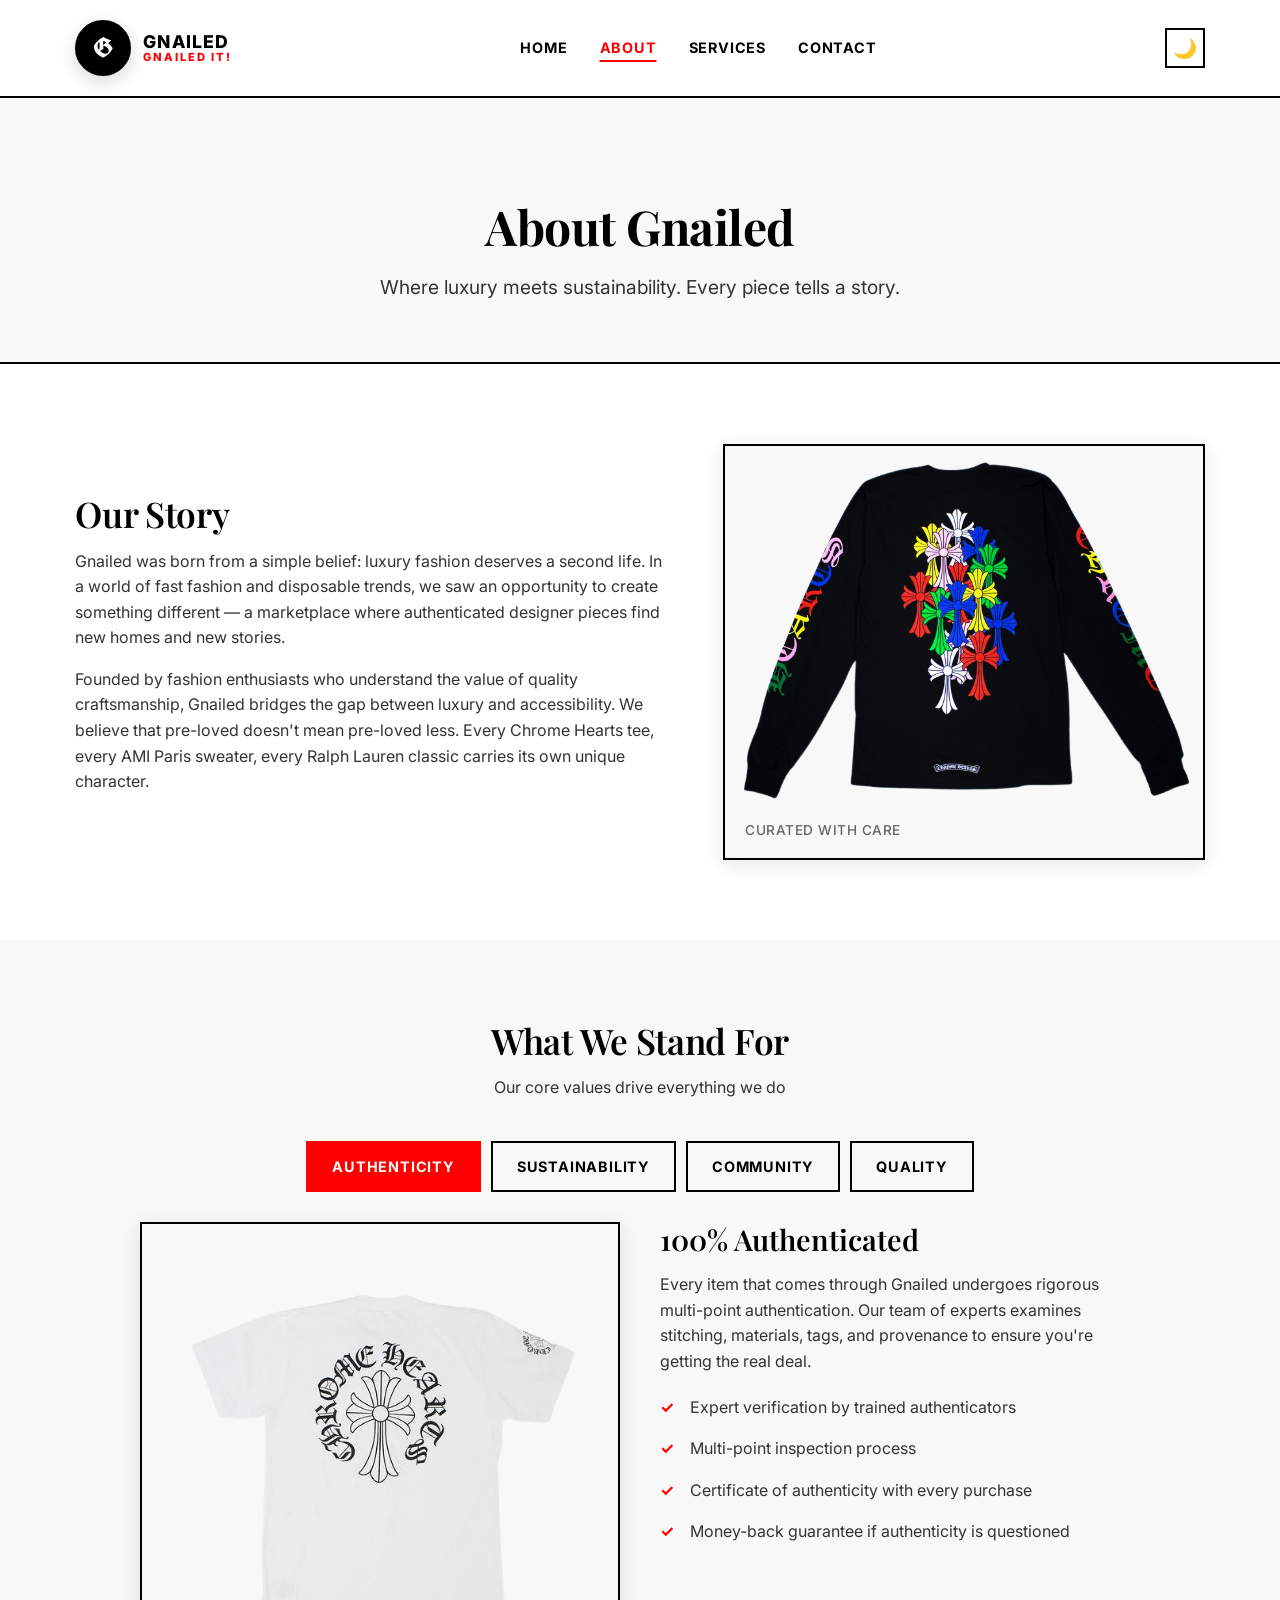
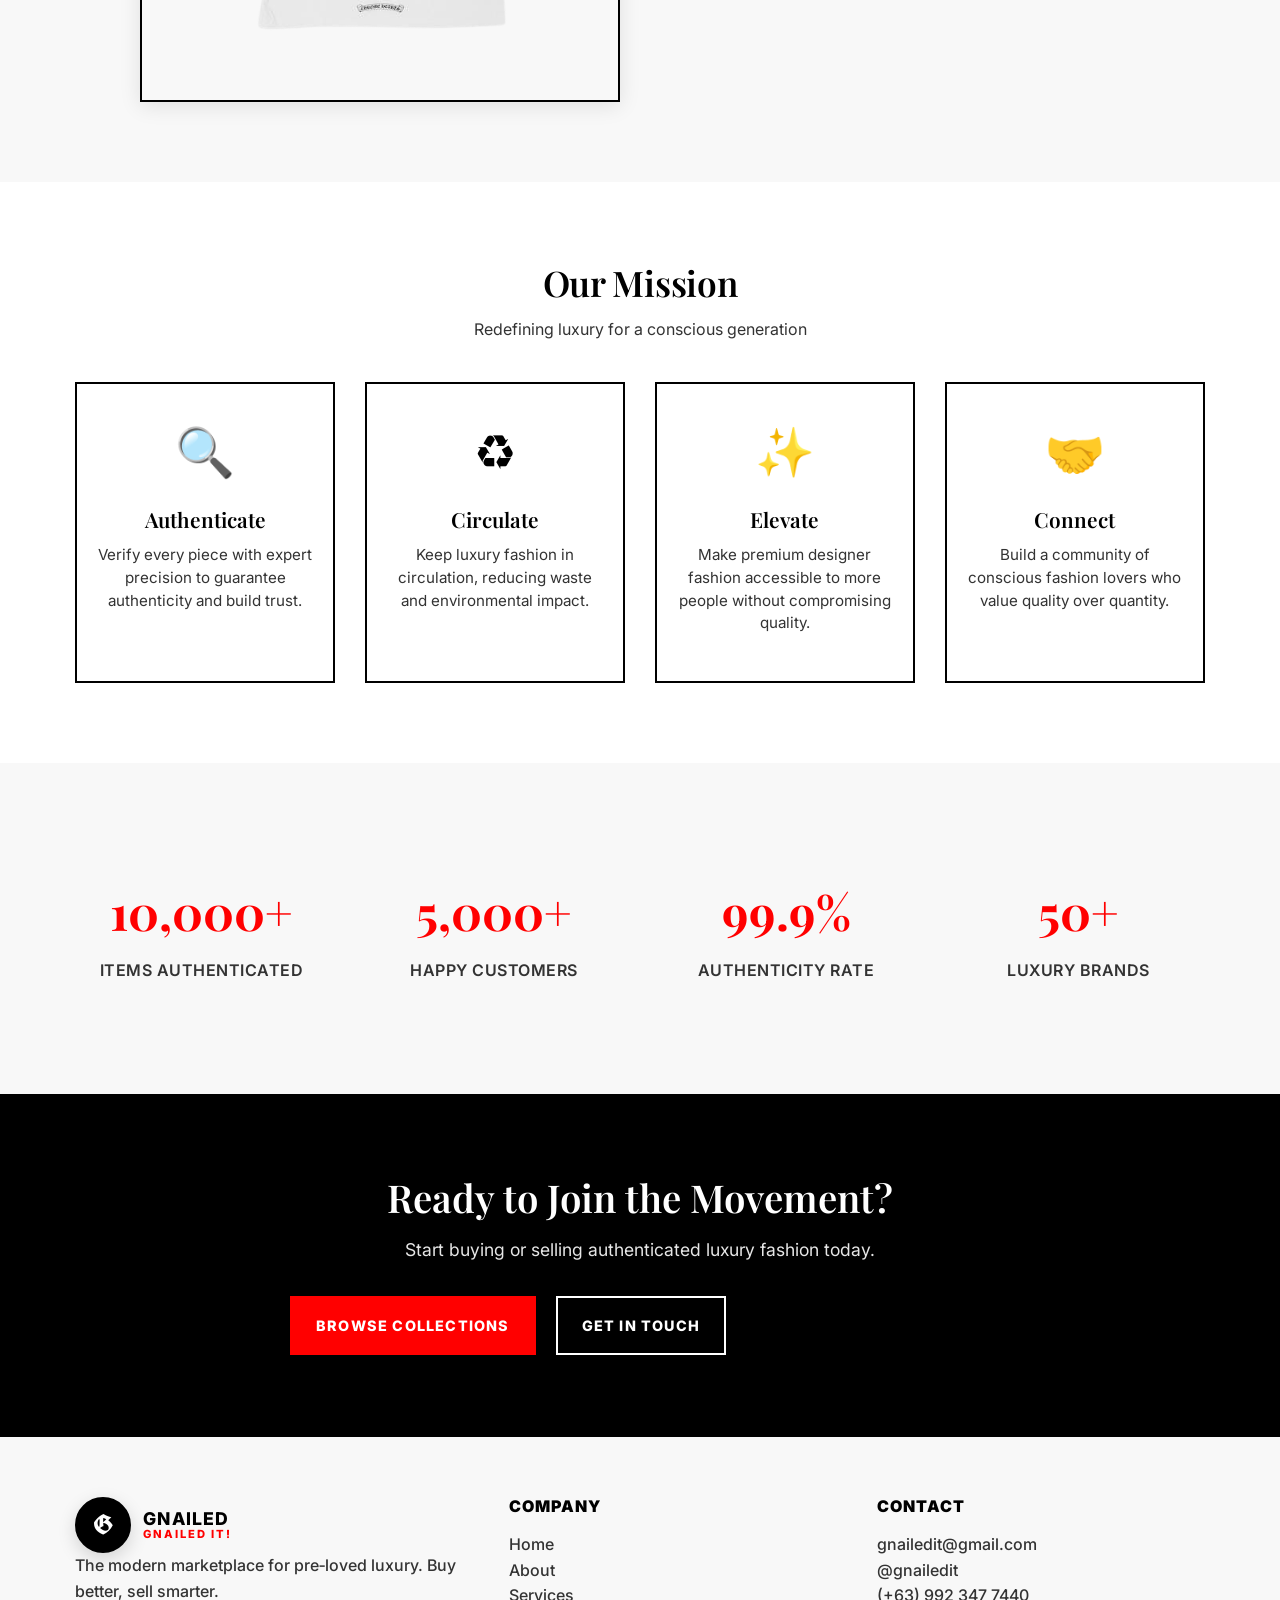
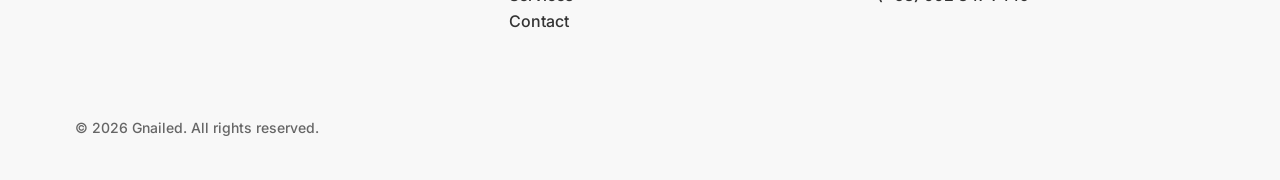
==== about.html @ 03d94093 "initial commit yezzir" ====
<!DOCTYPE html>
<html lang="en">
<head>
  <meta charset="UTF-8">
  <meta name="viewport" content="width=device-width, initial-scale=1.0">
  <meta name="description" content="Learn about Gnailed — the modern marketplace for authenticated luxury pre-loved fashion.">
  <title>About — Gnailed</title>
  <link rel="preconnect" href="https://fonts.googleapis.com">
  <link rel="preconnect" href="https://fonts.gstatic.com" crossorigin>
  <link href="https://fonts.googleapis.com/css2?family=Inter:wght@300;400;500;600;700&family=Playfair+Display:wght@500;700&family=UnifrakturCook:wght@700&display=swap" rel="stylesheet">
  <link href="https://cdn.jsdelivr.net/npm/bootstrap@5.3.2/dist/css/bootstrap.min.css" rel="stylesheet">
  <link rel="stylesheet" href="style.css">
  <link rel="icon" type="image/svg+xml" href="data:image/svg+xml,%3Csvg xmlns='http://www.w3.org/2000/svg' viewBox='0 0 64 64'%3E%3Ccircle cx='32' cy='32' r='30' fill='%23000'/%3E%3Ctext x='32' y='42' text-anchor='middle' font-family='UnifrakturCook, Playfair Display, Georgia, serif' font-size='38' fill='%23fff' font-weight='700'%3EG%3C/text%3E%3C/svg%3E">
</head>
<body>
  <header class="site-header">
    <div class="container header-inner px-3 px-sm-4">
      <a class="brand" href="index.html" aria-label="Gnailed home">
        <span class="brand-mark" aria-hidden="true">G</span>
        <span class="brand-lockup">
          <span class="brand-wordmark">Gnailed</span>
          <span class="brand-tagline" aria-hidden="true">GNAILED IT!</span>
        </span>
      </a>
      <!-- Mobile menu toggle button -->
      <button id="menu-btn" class="menu-toggle" aria-label="Toggle menu" aria-expanded="false">
        <span class="hamburger"></span>
      </button>
      
      <nav id="nav-links" class="primary-nav" aria-label="Primary">
        <ul>
          <li><a href="index.html">Home</a></li>
          <li><a href="about.html" class="active">About</a></li>
          <li><a href="services.html">Services</a></li>
          <li><a href="contact.html">Contact</a></li>
        </ul>
      </nav>
      
      <!-- Dark mode toggle button -->
      <button id="theme-toggle" class="theme-toggle" aria-label="Toggle dark mode">
        <span class="theme-icon">🌙</span>
      </button>
    </div>
  </header>

  <main id="main-content">
    <!-- Page Hero -->
    <section class="page-hero">
      <div class="container px-3 px-sm-4">
        <h1>About Gnailed</h1>
        <p class="hero-subtitle">Where luxury meets sustainability. Every piece tells a story.</p>
      </div>
    </section>

    <!-- Our Story Section -->
    <section class="section">
      <div class="container split px-3 px-sm-4">
        <div class="split-col">
          <h2>Our Story</h2>
          <p>Gnailed was born from a simple belief: luxury fashion deserves a second life. In a world of fast fashion and disposable trends, we saw an opportunity to create something different — a marketplace where authenticated designer pieces find new homes and new stories.</p>
          <p>Founded by fashion enthusiasts who understand the value of quality craftsmanship, Gnailed bridges the gap between luxury and accessibility. We believe that pre-loved doesn't mean pre-loved less. Every Chrome Hearts tee, every AMI Paris sweater, every Ralph Lauren classic carries its own unique character.</p>
        </div>
        <div class="split-col visual">
          <figure class="about-figure">
            <img src="xtra/xtraPic1.jpg" alt="Luxury fashion collection">
            <figcaption>Curated with care</figcaption>
          </figure>
        </div>
      </div>
    </section>

    <!-- Tabbed Content Section: Our Values -->
    <section class="section" style="background: var(--surface);">
      <div class="container px-3 px-sm-4">
        <header class="section-header">
          <h2>What We Stand For</h2>
          <p>Our core values drive everything we do</p>
        </header>
        
        <!-- Tab Navigation -->
        <div class="tabs-container">
          <div class="tab-buttons">
            <button class="tab-btn active" data-tab="authenticity">Authenticity</button>
            <button class="tab-btn" data-tab="sustainability">Sustainability</button>
            <button class="tab-btn" data-tab="community">Community</button>
            <button class="tab-btn" data-tab="quality">Quality</button>
          </div>
          
          <!-- Tab Content -->
          <div class="tab-content-wrapper">
            <div class="tab-content active" id="authenticity">
              <div class="tab-inner">
                <img src="xtra/xtraPic2.jpg" alt="Authentication process" class="tab-image">
                <div class="tab-text">
                  <h3>100% Authenticated</h3>
                  <p>Every item that comes through Gnailed undergoes rigorous multi-point authentication. Our team of experts examines stitching, materials, tags, and provenance to ensure you're getting the real deal.</p>
                  <ul class="checks">
                    <li>Expert verification by trained authenticators</li>
                    <li>Multi-point inspection process</li>
                    <li>Certificate of authenticity with every purchase</li>
                    <li>Money-back guarantee if authenticity is questioned</li>
                  </ul>
                </div>
              </div>
            </div>
            
            <div class="tab-content" id="sustainability">
              <div class="tab-inner">
                <img src="xtra/xtraPic3.jpg" alt="Sustainable fashion" class="tab-image">
                <div class="tab-text">
                  <h3>Circular Fashion</h3>
                  <p>The fashion industry is one of the world's largest polluters. By choosing pre-loved luxury, you're making a statement that style doesn't have to come at the planet's expense.</p>
                  <ul class="checks">
                    <li>Reduce waste by giving garments a second life</li>
                    <li>Lower carbon footprint compared to new production</li>
                    <li>Eco-friendly packaging materials</li>
                    <li>Partner with environmental initiatives</li>
                  </ul>
                </div>
              </div>
            </div>
            
            <div class="tab-content" id="community">
              <div class="tab-inner">
                <img src="xtra/xtraPic4.jpg" alt="Fashion community" class="tab-image">
                <div class="tab-text">
                  <h3>Built on Trust</h3>
                  <p>Gnailed is more than a marketplace — it's a community of fashion lovers who appreciate quality, authenticity, and sustainability. We connect buyers and sellers in a safe, transparent environment.</p>
                  <ul class="checks">
                    <li>Secure payment processing</li>
                    <li>Buyer and seller protection programs</li>
                    <li>Transparent pricing and condition reports</li>
                    <li>Responsive customer support team</li>
                  </ul>
                </div>
              </div>
            </div>
            
            <div class="tab-content" id="quality">
              <div class="tab-inner">
                <img src="xtra/xtraPic5.jpg" alt="Quality inspection" class="tab-image">
                <div class="tab-text">
                  <h3>Condition Matters</h3>
                  <p>We don't just authenticate — we grade. Every item receives a detailed condition assessment with clear photos, measurements, and honest descriptions of any wear or imperfections.</p>
                  <ul class="checks">
                    <li>Detailed condition grading system</li>
                    <li>High-resolution photography from multiple angles</li>
                    <li>Precise measurements for perfect fit</li>
                    <li>Transparent disclosure of any flaws</li>
                  </ul>
                </div>
              </div>
            </div>
          </div>
        </div>
      </div>
    </section>

    <!-- Team/Mission Section -->
    <section class="section">
      <div class="container px-3 px-sm-4">
        <header class="section-header">
          <h2>Our Mission</h2>
          <p>Redefining luxury for a conscious generation</p>
        </header>
        <div class="mission-grid">
          <article class="mission-card">
            <div class="mission-icon">🔍</div>
            <h3>Authenticate</h3>
            <p>Verify every piece with expert precision to guarantee authenticity and build trust.</p>
          </article>
          <article class="mission-card">
            <div class="mission-icon">♻️</div>
            <h3>Circulate</h3>
            <p>Keep luxury fashion in circulation, reducing waste and environmental impact.</p>
          </article>
          <article class="mission-card">
            <div class="mission-icon">✨</div>
            <h3>Elevate</h3>
            <p>Make premium designer fashion accessible to more people without compromising quality.</p>
          </article>
          <article class="mission-card">
            <div class="mission-icon">🤝</div>
            <h3>Connect</h3>
            <p>Build a community of conscious fashion lovers who value quality over quantity.</p>
          </article>
        </div>
      </div>
    </section>

    <!-- Stats Section -->
    <section class="section stats-section" style="background: var(--surface);">
      <div class="container px-3 px-sm-4">
        <div class="stats-grid">
          <div class="stat-item">
            <div class="stat-number">10,000+</div>
            <div class="stat-label">Items Authenticated</div>
          </div>
          <div class="stat-item">
            <div class="stat-number">5,000+</div>
            <div class="stat-label">Happy Customers</div>
          </div>
          <div class="stat-item">
            <div class="stat-number">99.9%</div>
            <div class="stat-label">Authenticity Rate</div>
          </div>
          <div class="stat-item">
            <div class="stat-number">50+</div>
            <div class="stat-label">Luxury Brands</div>
          </div>
        </div>
      </div>
    </section>

    <!-- CTA Section -->
    <section class="section cta-section">
      <div class="container px-3 px-sm-4">
        <div class="cta-box">
          <h2>Ready to Join the Movement?</h2>
          <p>Start buying or selling authenticated luxury fashion today.</p>
          <div class="cta-group">
            <a class="button button-primary" href="services.html">Browse Collections</a>
            <a class="button button-ghost" href="contact.html">Get in Touch</a>
          </div>
        </div>
      </div>
    </section>
  </main>

  <footer id="contact" class="site-footer">
    <div class="container footer-grid px-3 px-sm-4">
      <section class="footer-brand">
        <a class="brand" href="index.html" aria-label="Gnailed home">
          <span class="brand-mark" aria-hidden="true">G</span>
          <span class="brand-lockup">
            <span class="brand-wordmark">Gnailed</span>
            <span class="brand-tagline" aria-hidden="true">GNAILED IT!</span>
          </span>
        </a>
        <p class="muted">The modern marketplace for pre‑loved luxury. Buy better, sell smarter.</p>
      </section>
      <nav class="footer-nav" aria-label="Footer">
        <h3>Company</h3>
        <ul>
          <li><a href="index.html">Home</a></li>
          <li><a href="about.html">About</a></li>
          <li><a href="services.html">Services</a></li>
          <li><a href="contact.html">Contact</a></li>
        </ul>
      </nav>
      <section class="footer-contact">
        <h3>Contact</h3>
        <ul>
          <li><a href="mailto:gnailedit@gmail.com">gnailedit@gmail.com</a></li>
          <li><a href="https://instagram.com/gnailedit" target="_blank" rel="noopener">@gnailedit</a></li>
          <li><a href="tel:+639923477440">(+63) 992 347 7440</a></li>
        </ul>
      </section>
    </div>
    <div class="container legal px-3 px-sm-4">
      <small>© <span id="year">2025</span> Gnailed. All rights reserved.</small>
    </div>
  </footer>
  
  <!-- Scroll to top button -->
  <button id="scroll-top" class="scroll-top-btn" aria-label="Scroll to top">
    ↑
  </button>
  
  <!-- JavaScript -->
  <script src="https://cdn.jsdelivr.net/npm/bootstrap@5.3.2/dist/js/bootstrap.bundle.min.js"></script>
  <script src="js/main.js"></script>
</body>
</html>
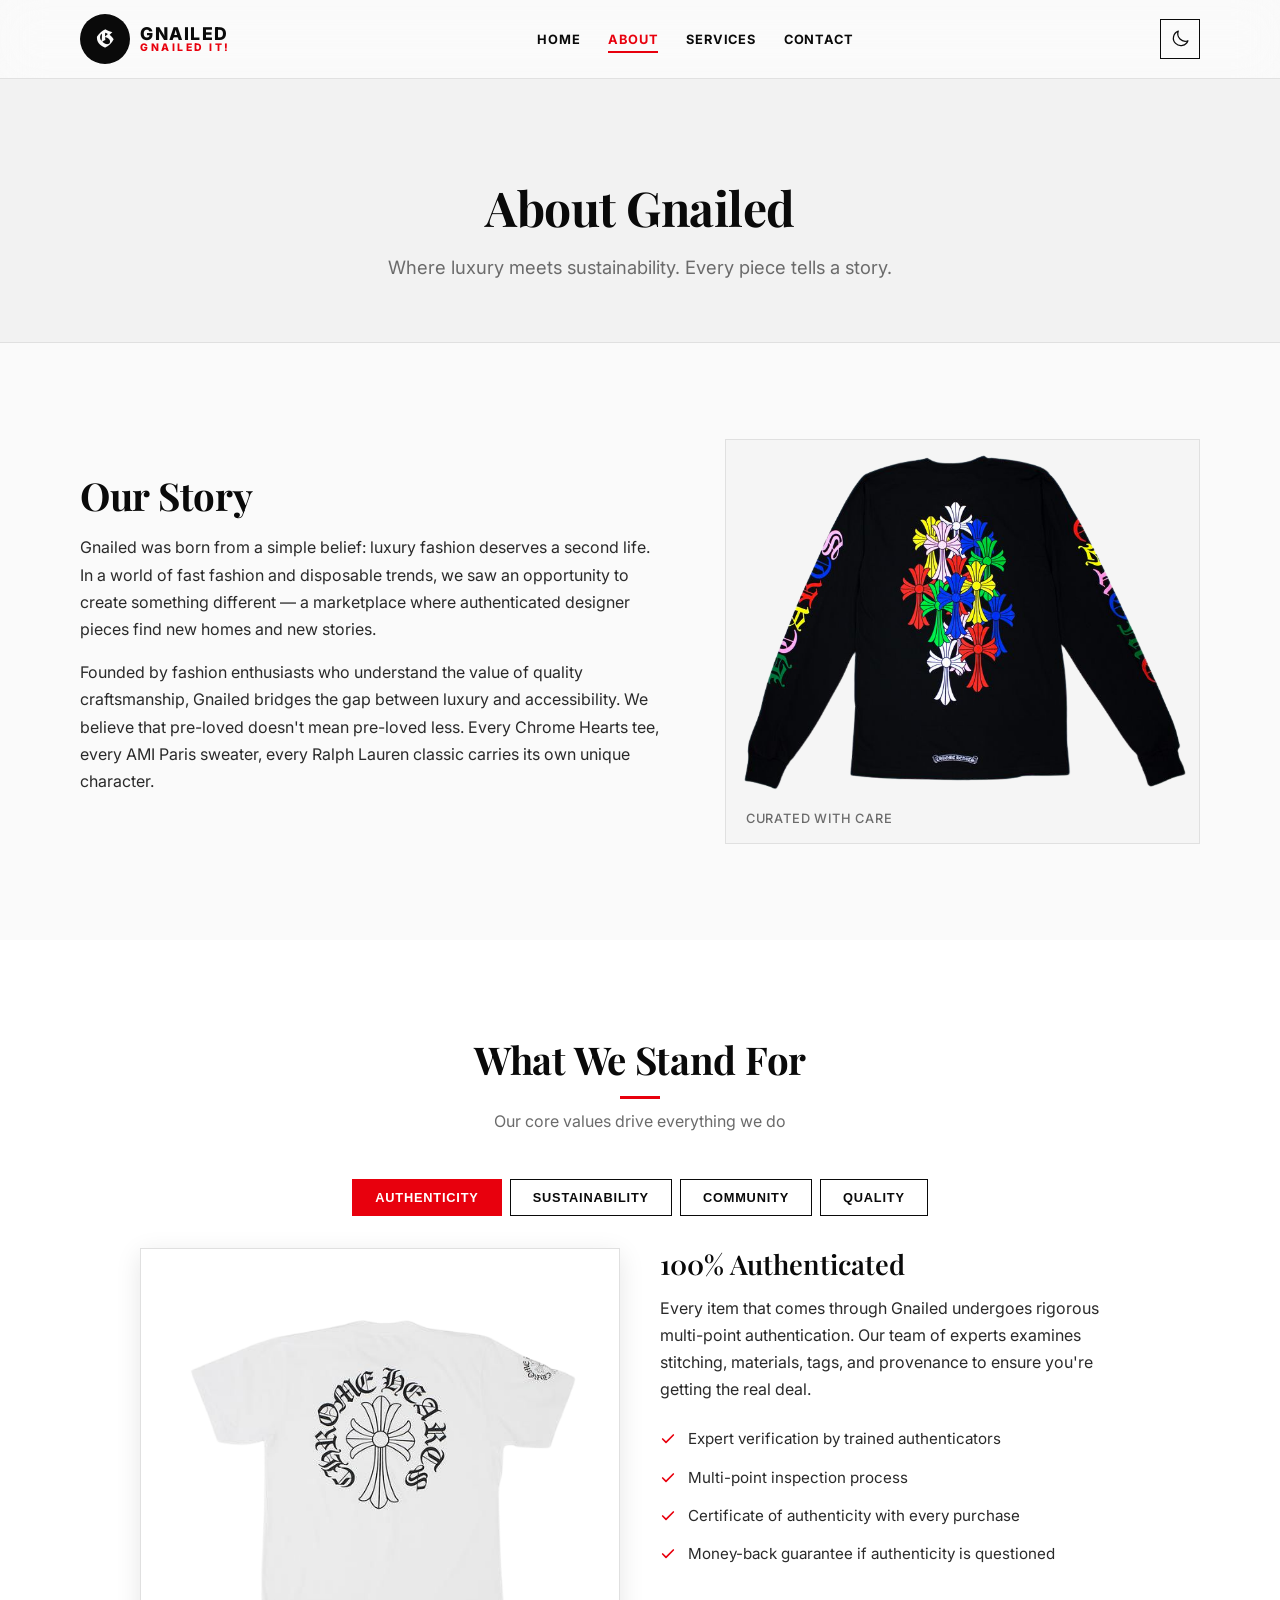
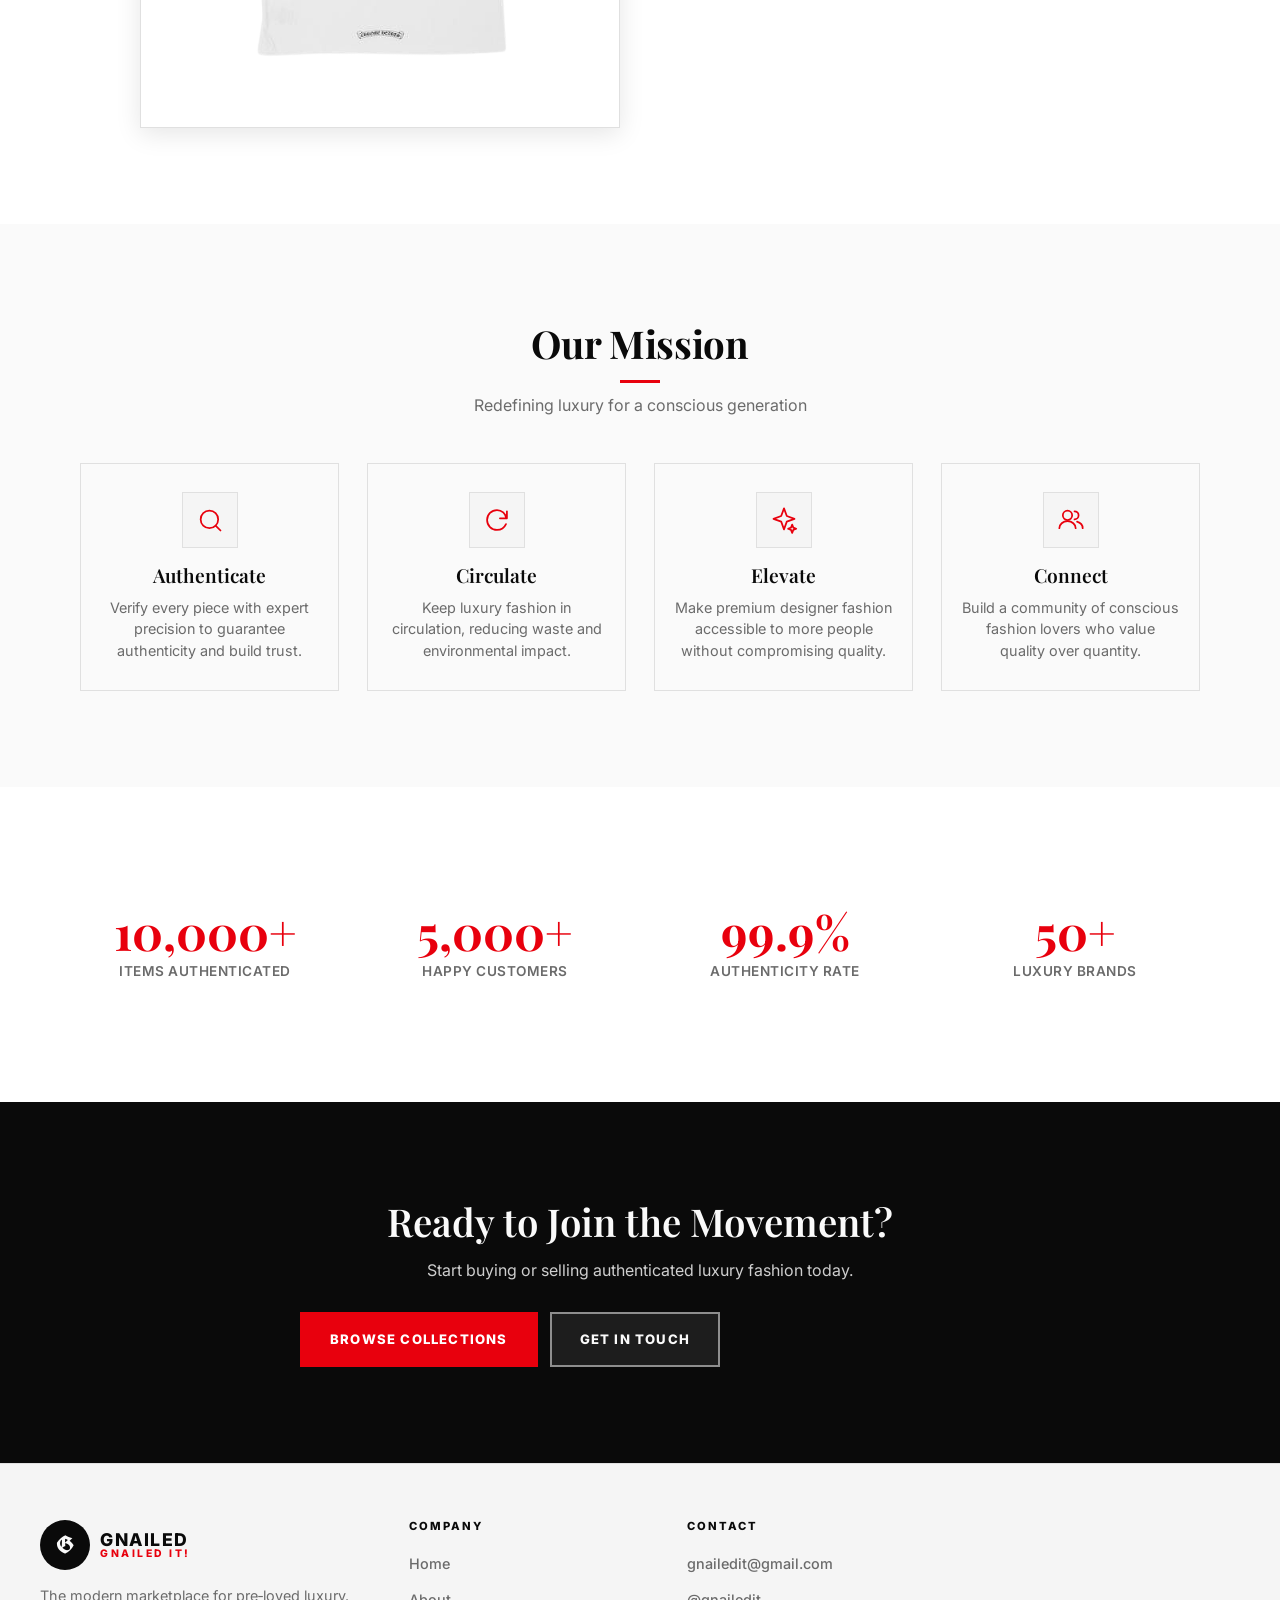
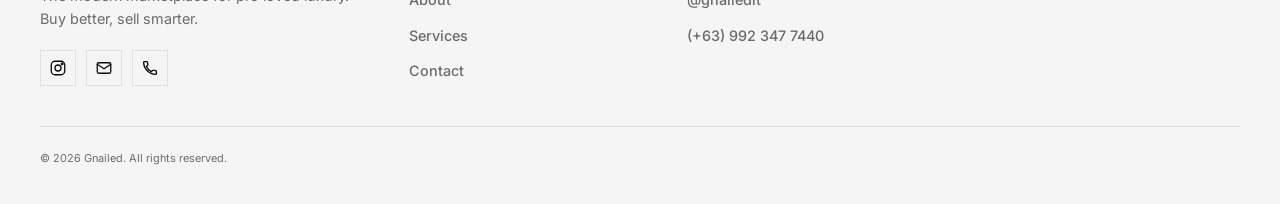
==== commit a70ce47b: "prototype: final build" ====
--- a/about.html
+++ b/about.html
@@ -8,13 +8,12 @@
   <link rel="preconnect" href="https://fonts.googleapis.com">
   <link rel="preconnect" href="https://fonts.gstatic.com" crossorigin>
   <link href="https://fonts.googleapis.com/css2?family=Inter:wght@300;400;500;600;700&family=Playfair+Display:wght@500;700&family=UnifrakturCook:wght@700&display=swap" rel="stylesheet">
-  <link href="https://cdn.jsdelivr.net/npm/bootstrap@5.3.2/dist/css/bootstrap.min.css" rel="stylesheet">
   <link rel="stylesheet" href="style.css">
   <link rel="icon" type="image/svg+xml" href="data:image/svg+xml,%3Csvg xmlns='http://www.w3.org/2000/svg' viewBox='0 0 64 64'%3E%3Ccircle cx='32' cy='32' r='30' fill='%23000'/%3E%3Ctext x='32' y='42' text-anchor='middle' font-family='UnifrakturCook, Playfair Display, Georgia, serif' font-size='38' fill='%23fff' font-weight='700'%3EG%3C/text%3E%3C/svg%3E">
 </head>
 <body>
   <header class="site-header">
-    <div class="container header-inner px-3 px-sm-4">
+    <div class="container header-inner">
       <a class="brand" href="index.html" aria-label="Gnailed home">
         <span class="brand-mark" aria-hidden="true">G</span>
         <span class="brand-lockup">
@@ -22,11 +21,8 @@
           <span class="brand-tagline" aria-hidden="true">GNAILED IT!</span>
         </span>
       </a>
-      <!-- Mobile menu toggle button -->
-      <button id="menu-btn" class="menu-toggle" aria-label="Toggle menu" aria-expanded="false">
-        <span class="hamburger"></span>
-      </button>
-      
+
+      <!-- Desktop Navigation -->
       <nav id="nav-links" class="primary-nav" aria-label="Primary">
         <ul>
           <li><a href="index.html">Home</a></li>
@@ -35,18 +31,32 @@
           <li><a href="contact.html">Contact</a></li>
         </ul>
       </nav>
-      
-      <!-- Dark mode toggle button -->
-      <button id="theme-toggle" class="theme-toggle" aria-label="Toggle dark mode">
-        <span class="theme-icon">🌙</span>
-      </button>
+
+      <!-- Right-side controls -->
+      <div class="header-controls">
+        <!-- Dark mode toggle -->
+        <button id="theme-toggle" class="theme-toggle" aria-label="Toggle dark mode">
+          <svg class="icon-sun" viewBox="0 0 24 24" width="20" height="20" fill="none" stroke="currentColor" stroke-width="1.5" stroke-linecap="round" stroke-linejoin="round" aria-hidden="true">
+            <circle cx="12" cy="12" r="4"/>
+            <path d="M12 2v2M12 20v2M4.93 4.93l1.41 1.41M17.66 17.66l1.41 1.41M2 12h2M20 12h2M6.34 17.66l-1.41 1.41M19.07 4.93l-1.41 1.41"/>
+          </svg>
+          <svg class="icon-moon" viewBox="0 0 24 24" width="20" height="20" fill="none" stroke="currentColor" stroke-width="1.5" stroke-linecap="round" stroke-linejoin="round" aria-hidden="true">
+            <path d="M21.5 14.078A9 9 0 0 1 9.922 2.5a9 9 0 1 0 11.578 11.578z"/>
+          </svg>
+        </button>
+
+        <!-- Mobile hamburger -->
+        <button id="menu-btn" class="menu-toggle" aria-label="Toggle menu" aria-expanded="false" aria-controls="nav-links">
+          <span class="hamburger"></span>
+        </button>
+      </div>
     </div>
   </header>
 
   <main id="main-content">
     <!-- Page Hero -->
     <section class="page-hero">
-      <div class="container px-3 px-sm-4">
+      <div class="container">
         <h1>About Gnailed</h1>
         <p class="hero-subtitle">Where luxury meets sustainability. Every piece tells a story.</p>
       </div>
@@ -54,7 +64,7 @@
 
     <!-- Our Story Section -->
     <section class="section">
-      <div class="container split px-3 px-sm-4">
+      <div class="container split">
         <div class="split-col">
           <h2>Our Story</h2>
           <p>Gnailed was born from a simple belief: luxury fashion deserves a second life. In a world of fast fashion and disposable trends, we saw an opportunity to create something different — a marketplace where authenticated designer pieces find new homes and new stories.</p>
@@ -71,7 +81,7 @@
 
     <!-- Tabbed Content Section: Our Values -->
     <section class="section" style="background: var(--surface);">
-      <div class="container px-3 px-sm-4">
+      <div class="container">
         <header class="section-header">
           <h2>What We Stand For</h2>
           <p>Our core values drive everything we do</p>
@@ -158,29 +168,47 @@
 
     <!-- Team/Mission Section -->
     <section class="section">
-      <div class="container px-3 px-sm-4">
+      <div class="container">
         <header class="section-header">
           <h2>Our Mission</h2>
           <p>Redefining luxury for a conscious generation</p>
         </header>
         <div class="mission-grid">
           <article class="mission-card">
-            <div class="mission-icon">🔍</div>
+            <div class="mission-icon">
+              <svg viewBox="0 0 24 24" fill="none" stroke="currentColor" stroke-width="1.5" stroke-linecap="round" stroke-linejoin="round" aria-hidden="true">
+                <circle cx="11.5" cy="11.5" r="7.5"/>
+                <path d="m17 17 4 4"/>
+              </svg>
+            </div>
             <h3>Authenticate</h3>
             <p>Verify every piece with expert precision to guarantee authenticity and build trust.</p>
           </article>
           <article class="mission-card">
-            <div class="mission-icon">♻️</div>
+            <div class="mission-icon">
+              <svg viewBox="0 0 24 24" fill="none" stroke="currentColor" stroke-width="1.5" stroke-linecap="round" stroke-linejoin="round" aria-hidden="true">
+                <path d="M19.938 10.5C19.446 6.588 16.074 3.5 12 3.5 7.306 3.5 3.5 7.306 3.5 12c0 4.694 3.806 8.5 8.5 8.5 3.42 0 6.364-2.02 7.7-4.945M20.5 4.5v6h-6"/>
+              </svg>
+            </div>
             <h3>Circulate</h3>
             <p>Keep luxury fashion in circulation, reducing waste and environmental impact.</p>
           </article>
           <article class="mission-card">
-            <div class="mission-icon">✨</div>
+            <div class="mission-icon">
+              <svg viewBox="0 0 24 24" fill="none" stroke="currentColor" stroke-width="1.5" stroke-linecap="round" stroke-linejoin="round" aria-hidden="true">
+                <path d="M12 2l2.4 6.6L21 11l-6.6 2.4L12 20l-2.4-6.6L3 11l6.6-2.4L12 2zM19 16l1 2.5L22.5 19.5 20 20.5 19 23l-1-2.5-2.5-1 2.5-1L19 16z"/>
+              </svg>
+            </div>
             <h3>Elevate</h3>
             <p>Make premium designer fashion accessible to more people without compromising quality.</p>
           </article>
           <article class="mission-card">
-            <div class="mission-icon">🤝</div>
+            <div class="mission-icon">
+              <svg viewBox="0 0 24 24" fill="none" stroke="currentColor" stroke-width="1.5" stroke-linecap="round" stroke-linejoin="round" aria-hidden="true">
+                <circle cx="9" cy="8" r="4"/>
+                <path d="M2 19c0-3.314 3.134-6 7-6s7 2.686 7 6M15 4.5a3.5 3.5 0 0 1 0 7M22 19c0-2.6-2-4.8-4.8-5.6"/>
+              </svg>
+            </div>
             <h3>Connect</h3>
             <p>Build a community of conscious fashion lovers who value quality over quantity.</p>
           </article>
@@ -190,7 +218,7 @@
 
     <!-- Stats Section -->
     <section class="section stats-section" style="background: var(--surface);">
-      <div class="container px-3 px-sm-4">
+      <div class="container">
         <div class="stats-grid">
           <div class="stat-item">
             <div class="stat-number">10,000+</div>
@@ -214,7 +242,7 @@
 
     <!-- CTA Section -->
     <section class="section cta-section">
-      <div class="container px-3 px-sm-4">
+      <div class="container">
         <div class="cta-box">
           <h2>Ready to Join the Movement?</h2>
           <p>Start buying or selling authenticated luxury fashion today.</p>
@@ -228,7 +256,7 @@
   </main>
 
   <footer id="contact" class="site-footer">
-    <div class="container footer-grid px-3 px-sm-4">
+    <div class="container footer-grid">
       <section class="footer-brand">
         <a class="brand" href="index.html" aria-label="Gnailed home">
           <span class="brand-mark" aria-hidden="true">G</span>
@@ -238,6 +266,26 @@
           </span>
         </a>
         <p class="muted">The modern marketplace for pre‑loved luxury. Buy better, sell smarter.</p>
+        <div class="footer-social">
+          <a href="https://instagram.com/gnailedit" target="_blank" rel="noopener" class="social-icon" aria-label="Instagram">
+            <svg viewBox="0 0 24 24" width="18" height="18" fill="none" stroke="currentColor" stroke-width="1.75" stroke-linecap="round" stroke-linejoin="round" aria-hidden="true">
+              <rect x="3" y="3" width="18" height="18" rx="5"/>
+              <circle cx="12" cy="12" r="4"/>
+              <circle cx="17.5" cy="6.5" r="1" fill="currentColor"/>
+            </svg>
+          </a>
+          <a href="mailto:gnailedit@gmail.com" class="social-icon" aria-label="Email">
+            <svg viewBox="0 0 24 24" width="18" height="18" fill="none" stroke="currentColor" stroke-width="1.75" stroke-linecap="round" stroke-linejoin="round" aria-hidden="true">
+              <rect x="3" y="5" width="18" height="14" rx="2"/>
+              <path d="m3 7 9 6 9-6"/>
+            </svg>
+          </a>
+          <a href="tel:+639923477440" class="social-icon" aria-label="Phone">
+            <svg viewBox="0 0 24 24" width="18" height="18" fill="none" stroke="currentColor" stroke-width="1.75" stroke-linecap="round" stroke-linejoin="round" aria-hidden="true">
+              <path d="M4.5 3.5h3.1a1 1 0 0 1 .98.8l.6 3a1 1 0 0 1-.29.95L7.2 9.94a13.3 13.3 0 0 0 6.86 6.86l1.69-1.69a1 1 0 0 1 .95-.29l3 .6a1 1 0 0 1 .8.98V19.5a1 1 0 0 1-1 1A16.5 16.5 0 0 1 3.5 4.5a1 1 0 0 1 1-1z"/>
+            </svg>
+          </a>
+        </div>
       </section>
       <nav class="footer-nav" aria-label="Footer">
         <h3>Company</h3>
@@ -257,18 +305,19 @@
         </ul>
       </section>
     </div>
-    <div class="container legal px-3 px-sm-4">
+    <div class="container legal">
       <small>© <span id="year">2025</span> Gnailed. All rights reserved.</small>
     </div>
   </footer>
   
-  <!-- Scroll to top button -->
+  <!-- Scroll to top button (SVG arrow) -->
   <button id="scroll-top" class="scroll-top-btn" aria-label="Scroll to top">
-    ↑
+    <svg viewBox="0 0 24 24" stroke-linecap="round" stroke-linejoin="round">
+      <polyline points="18 15 12 9 6 15"></polyline>
+    </svg>
   </button>
   
   <!-- JavaScript -->
-  <script src="https://cdn.jsdelivr.net/npm/bootstrap@5.3.2/dist/js/bootstrap.bundle.min.js"></script>
   <script src="js/main.js"></script>
 </body>
 </html>
--- a/style.css
+++ b/style.css
@@ -0,0 +1,1956 @@
+/*
+  Gnailed — Luxury Pre‑Loved Garments
+  Modern, Mobile-First CSS — 2026 Edition
+  Design: Dark Editorial × Brutalist Grid × High-Contrast Accent
+*/
+
+/* ============================================================
+   IMPORTS & RESET
+   ============================================================ */
+@import url('https://fonts.googleapis.com/css2?family=Inter:ital,opsz,wght@0,14..32,300;0,14..32,400;0,14..32,500;0,14..32,600;0,14..32,700;0,14..32,800;1,14..32,400&family=Playfair+Display:wght@500;600;700&family=UnifrakturCook:wght@700&display=swap');
+
+*, *::before, *::after { box-sizing: border-box; }
+html {
+  -webkit-text-size-adjust: 100%;
+  scroll-behavior: smooth;
+  font-size: 16px;
+}
+body {
+  margin: 0;
+  font-family: 'Inter', system-ui, -apple-system, Segoe UI, Arial, sans-serif;
+  color: var(--ink);
+  background: var(--bg);
+  line-height: 1.6;
+  font-weight: 400;
+  overflow-x: hidden;
+  -webkit-font-smoothing: antialiased;
+}
+img { max-width: 100%; display: block; height: auto; }
+ul { margin: 0; padding: 0; list-style: none; }
+h1, h2, h3, h4 { line-height: 1.2; margin: 0 0 0.8rem; font-weight: 600; }
+p { margin: 0 0 1rem; }
+a { transition: color 0.2s ease; }
+
+/* ============================================================
+   COLOR SYSTEM — LIGHT MODE (Default)
+   ============================================================ */
+:root {
+  --bg: #fafafa;
+  --bg-alt: #f2f2f2;
+  --ink: #0a0a0a;
+  --ink-light: #1a1a1a;
+  --muted: #6b6b6b;
+  --surface: #ffffff;
+  --surface-alt: #f5f5f5;
+  --border: #e0e0e0;
+  --border-strong: #0a0a0a;
+  --primary: #0a0a0a;
+  --accent: #e8000d;           /* Chrome Hearts signature red — refined */
+  --accent-hover: #c0000a;
+  --accent-glow: rgba(232, 0, 13, 0.25);
+  --accent-contrast: #ffffff;
+  --shadow-sm: 0 2px 8px rgba(0,0,0,0.08);
+  --shadow: 0 6px 24px rgba(0,0,0,0.10);
+  --shadow-lg: 0 16px 48px rgba(0,0,0,0.15);
+  --gothic-accent: #2a2a2a;
+  --header-bg: rgba(250, 250, 250, 0.80);
+  --radius: 0px;               /* Brutalist — no border radius by default */
+  --transition: all 0.3s cubic-bezier(0.4, 0, 0.2, 1);
+}
+
+/* ============================================================
+   COLOR SYSTEM — DARK MODE
+   ============================================================ */
+body.dark-mode {
+  --bg: #080808;
+  --bg-alt: #101010;
+  --ink: #f5f5f5;
+  --ink-light: #e0e0e0;
+  --muted: #888888;
+  --surface: #111111;
+  --surface-alt: #1a1a1a;
+  --border: #222222;
+  --border-strong: #f5f5f5;
+  --primary: #f5f5f5;
+  --gothic-accent: #b8b8b8;
+  --shadow-sm: 0 2px 8px rgba(0,0,0,0.4);
+  --shadow: 0 6px 24px rgba(0,0,0,0.5);
+  --shadow-lg: 0 16px 48px rgba(0,0,0,0.6);
+  --header-bg: rgba(8, 8, 8, 0.85);
+  --accent-glow: rgba(232, 0, 13, 0.35);
+}
+
+/* ============================================================
+   LAYOUT HELPERS
+   ============================================================ */
+.container {
+  width: 100%;
+  max-width: 1200px;
+  margin-left: auto;
+  margin-right: auto;
+  padding-left: 20px;
+  padding-right: 20px;
+}
+
+@media (min-width: 640px) {
+  .container { padding-left: 28px; padding-right: 28px; }
+}
+@media (min-width: 1024px) {
+  .container { padding-left: 40px; padding-right: 40px; }
+}
+
+.section { padding: 64px 0; position: relative; }
+
+@media (min-width: 768px) {
+  .section { padding: 96px 0; }
+}
+
+.muted { color: var(--muted); }
+
+/* ============================================================
+   SCROLL-REVEAL ANIMATION (JS-driven via IntersectionObserver)
+   ============================================================ */
+.reveal {
+  opacity: 0;
+  transform: translateY(32px);
+  transition: opacity 0.65s cubic-bezier(0.4, 0, 0.2, 1),
+              transform 0.65s cubic-bezier(0.4, 0, 0.2, 1);
+}
+.reveal.is-visible {
+  opacity: 1;
+  transform: none;
+}
+.reveal-delay-1 { transition-delay: 0.10s; }
+.reveal-delay-2 { transition-delay: 0.20s; }
+.reveal-delay-3 { transition-delay: 0.30s; }
+.reveal-delay-4 { transition-delay: 0.40s; }
+
+/* ============================================================
+   HEADER — GLASSMORPHISM
+   ============================================================ */
+.site-header {
+  position: sticky;
+  top: 0;
+  z-index: 100;
+  background: var(--header-bg);
+  border-bottom: 1px solid rgba(0,0,0,0.10);
+  transition: box-shadow 0.3s ease, border-color 0.3s ease;
+}
+.site-header::before {
+  content: '';
+  position: absolute;
+  inset: 0;
+  backdrop-filter: saturate(180%) blur(20px);
+  -webkit-backdrop-filter: saturate(180%) blur(20px);
+  z-index: -1;
+  pointer-events: none;
+}
+body.dark-mode .site-header {
+  border-bottom-color: rgba(255,255,255,0.08);
+}
+.site-header.scrolled {
+  box-shadow: 0 4px 24px rgba(0,0,0,0.12);
+}
+body.dark-mode .site-header.scrolled {
+  box-shadow: 0 4px 24px rgba(0,0,0,0.5);
+}
+
+.header-inner {
+  display: flex;
+  align-items: center;
+  justify-content: space-between;
+  padding-top: 14px;
+  padding-bottom: 14px;
+  gap: 12px;
+}
+
+/* ── Brand ── */
+.brand {
+  display: inline-flex;
+  align-items: center;
+  gap: 10px;
+  text-decoration: none;
+  color: inherit;
+  font-weight: 700;
+  flex-shrink: 0;
+}
+.brand-mark {
+  width: 44px;
+  height: 44px;
+  display: inline-grid;
+  place-items: center;
+  background: var(--ink);
+  color: var(--bg);
+  border-radius: 50%;
+  font-weight: 700;
+  font-family: 'UnifrakturCook', 'Playfair Display', Georgia, serif;
+  font-size: 22px;
+  flex-shrink: 0;
+  transition: transform 0.35s cubic-bezier(0.4, 0, 0.2, 1), box-shadow 0.35s ease;
+}
+.brand-mark:hover {
+  transform: rotate(-8deg) scale(1.06);
+  box-shadow: 0 0 0 3px var(--accent-glow);
+}
+.brand-lockup {
+  display: grid;
+  gap: 1px;
+  line-height: 1;
+}
+.brand-wordmark {
+  letter-spacing: 1.5px;
+  font-weight: 800;
+  text-transform: uppercase;
+  font-size: 1rem;
+}
+.brand-tagline {
+  font-size: 0.6rem;
+  letter-spacing: 2.5px;
+  color: var(--accent);
+  font-weight: 800;
+  text-transform: uppercase;
+}
+
+@media (min-width: 640px) {
+  .brand-mark { width: 50px; height: 50px; font-size: 25px; }
+  .brand-wordmark { font-size: 1.1rem; }
+  .brand-tagline { font-size: 0.65rem; }
+}
+
+/* ── Primary Nav ── */
+.primary-nav ul {
+  display: flex;
+  gap: 28px;
+  align-items: center;
+}
+.primary-nav a {
+  color: var(--ink);
+  text-decoration: none;
+  font-weight: 700;
+  letter-spacing: 0.8px;
+  text-transform: uppercase;
+  font-size: 0.8rem;
+  position: relative;
+  padding-bottom: 2px;
+}
+.primary-nav a::after {
+  content: '';
+  position: absolute;
+  bottom: -4px;
+  left: 50%;
+  width: 0;
+  height: 2px;
+  background: var(--accent);
+  transition: width 0.3s ease, left 0.3s ease;
+  transform: none;
+}
+.primary-nav a:hover { color: var(--accent); }
+.primary-nav a:hover::after { width: 100%; left: 0; }
+.primary-nav a.active { color: var(--accent); }
+.primary-nav a.active::after { width: 100%; left: 0; }
+
+/* ── Header right controls ── */
+.header-controls {
+  display: flex;
+  align-items: center;
+  gap: 8px;
+  flex-shrink: 0;
+}
+
+/* ── Mobile Menu Toggle ── */
+.menu-toggle {
+  display: none;             /* Hidden on desktop */
+  align-items: center;
+  justify-content: center;
+  width: 40px;
+  height: 40px;
+  background: transparent;
+  border: 1.5px solid var(--ink);
+  cursor: pointer;
+  transition: var(--transition);
+  flex-shrink: 0;
+  padding: 0;
+}
+.menu-toggle:hover {
+  background: var(--ink);
+}
+.hamburger,
+.hamburger::before,
+.hamburger::after {
+  display: block;
+  width: 18px;
+  height: 2px;
+  background: var(--ink);
+  transition: var(--transition);
+}
+.menu-toggle:hover .hamburger,
+.menu-toggle:hover .hamburger::before,
+.menu-toggle:hover .hamburger::after {
+  background: var(--bg);
+}
+.hamburger {
+  position: relative;
+}
+.hamburger::before,
+.hamburger::after {
+  content: '';
+  position: absolute;
+  left: 0;
+}
+.hamburger::before { top: -6px; }
+.hamburger::after  { top:  6px; }
+
+.menu-toggle.active .hamburger { background: transparent; }
+.menu-toggle.active .hamburger::before {
+  transform: rotate(45deg);
+  top: 0;
+  background: var(--ink);
+}
+.menu-toggle.active .hamburger::after {
+  transform: rotate(-45deg);
+  top: 0;
+  background: var(--ink);
+}
+.menu-toggle.active:hover .hamburger::before,
+.menu-toggle.active:hover .hamburger::after {
+  background: var(--bg);
+}
+
+/* ── Theme Toggle ── */
+.theme-toggle {
+  display: flex;
+  align-items: center;
+  justify-content: center;
+  width: 40px;
+  height: 40px;
+  background: transparent;
+  border: 1.5px solid var(--ink);
+  color: var(--ink);
+  cursor: pointer;
+  transition: background 0.25s ease, border-color 0.25s ease, color 0.25s ease, transform 0.25s ease;
+  font-size: 1rem;
+  flex-shrink: 0;
+  padding: 0;
+}
+.theme-toggle:hover {
+  background: var(--ink);
+  color: var(--bg);
+  transform: rotate(20deg);
+}
+.theme-toggle svg {
+  display: block;
+  width: 20px;
+  height: 20px;
+  stroke: currentColor;
+  fill: none;
+  transition: transform 0.25s ease;
+}
+.theme-toggle .icon-sun {
+  display: none;
+}
+.theme-toggle .icon-moon {
+  display: block;
+}
+body.dark-mode .theme-toggle .icon-sun {
+  display: block;
+}
+body.dark-mode .theme-toggle .icon-moon {
+  display: none;
+}
+
+/* ============================================================
+   HERO — FULL-BLEED EDITORIAL
+   ============================================================ */
+.hero {
+  position: relative;
+  isolation: isolate;
+  min-height: 85svh;
+  min-height: 85vh;
+  display: flex;
+  align-items: center;
+  overflow: hidden;
+}
+
+@media (min-width: 768px) {
+  .hero { min-height: 92svh; min-height: 92vh; }
+}
+
+.hero-media {
+  position: absolute;
+  inset: 0;
+  background-image: url('pics/hero.png');
+  background-size: cover;
+  background-position: center 20%;
+  z-index: -2;
+  will-change: transform;
+  transition: transform 0.1s linear;
+}
+
+/* Rich gradient overlay — bottom-heavy for legibility */
+.hero::after {
+  content: '';
+  position: absolute;
+  inset: 0;
+  z-index: -1;
+  background:
+    linear-gradient(
+      to bottom,
+      rgba(0,0,0,0.15) 0%,
+      rgba(0,0,0,0.40) 50%,
+      rgba(0,0,0,0.72) 100%
+    );
+}
+
+/* Light mode: slightly lighter overlay */
+body:not(.dark-mode) .hero::after {
+  background:
+    linear-gradient(
+      to bottom,
+      rgba(250,250,250,0.05) 0%,
+      rgba(0,0,0,0.30) 50%,
+      rgba(0,0,0,0.65) 100%
+    );
+}
+
+.hero-content {
+  position: relative;
+  z-index: 2;
+  padding-top: 80px;
+  padding-bottom: 80px;
+  color: #ffffff;
+}
+
+/* Force hero text white regardless of theme */
+.hero h1 {
+  font-family: 'Playfair Display', Georgia, serif;
+  font-size: clamp(2rem, 7vw, 4rem);
+  letter-spacing: -0.5px;
+  font-weight: 700;
+  line-height: 1.08;
+  color: #ffffff;
+  margin-bottom: 12px;
+}
+.hero-tagline {
+  font-size: 0.7rem;
+  letter-spacing: 6px;
+  font-weight: 900;
+  color: var(--accent);
+  text-transform: uppercase;
+  margin-bottom: 20px;
+}
+.hero p {
+  font-size: clamp(0.95rem, 2.2vw, 1.1rem);
+  color: rgba(255,255,255,0.85);
+  max-width: 560px;
+  line-height: 1.65;
+  margin-bottom: 0;
+}
+
+@media (min-width: 768px) {
+  .hero-tagline { font-size: 0.8rem; letter-spacing: 8px; }
+}
+
+/* Hero entrance animation */
+@keyframes heroFadeUp {
+  from { opacity: 0; transform: translateY(28px); }
+  to   { opacity: 1; transform: none; }
+}
+.hero h1     { animation: heroFadeUp 0.8s 0.1s both cubic-bezier(0.4, 0, 0.2, 1); }
+.hero-tagline { animation: heroFadeUp 0.8s 0.0s both cubic-bezier(0.4, 0, 0.2, 1); }
+.hero p      { animation: heroFadeUp 0.8s 0.2s both cubic-bezier(0.4, 0, 0.2, 1); }
+.cta-group   { animation: heroFadeUp 0.8s 0.35s both cubic-bezier(0.4, 0, 0.2, 1); }
+
+/* ── Buttons ── */
+.cta-group {
+  display: flex;
+  gap: 12px;
+  margin-top: 28px;
+  flex-wrap: wrap;
+}
+
+.button {
+  display: inline-block;
+  padding: 13px 22px;
+  font-weight: 800;
+  text-decoration: none;
+  text-transform: uppercase;
+  letter-spacing: 1.2px;
+  font-size: 0.78rem;
+  transition: var(--transition);
+  border: 2px solid transparent;
+  cursor: pointer;
+  white-space: nowrap;
+}
+
+@media (min-width: 480px) {
+  .button { padding: 15px 28px; font-size: 0.82rem; }
+}
+
+.button-primary {
+  background: var(--accent);
+  color: #ffffff;
+  border-color: var(--accent);
+}
+.button-primary:hover {
+  background: var(--accent-hover);
+  border-color: var(--accent-hover);
+  transform: translateY(-2px);
+  box-shadow: 0 8px 24px var(--accent-glow);
+  color: #ffffff;
+}
+
+.button-ghost {
+  color: #ffffff;
+  border-color: rgba(255,255,255,0.65);
+  background: rgba(255,255,255,0.08);
+  backdrop-filter: blur(8px);
+}
+.button-ghost:hover {
+  background: rgba(255,255,255,0.95);
+  border-color: #ffffff;
+  color: var(--ink-light);
+  transform: translateY(-2px);
+}
+
+/* ── Hero scroll cue ── */
+.hero-scroll-cue {
+  position: absolute;
+  bottom: 24px;
+  left: 50%;
+  transform: translateX(-50%);
+  z-index: 2;
+  display: flex;
+  flex-direction: column;
+  align-items: center;
+  gap: 6px;
+  color: rgba(255,255,255,0.6);
+  font-size: 0.65rem;
+  letter-spacing: 2px;
+  text-transform: uppercase;
+  font-weight: 600;
+  animation: scrollCueBounce 2s infinite ease-in-out;
+}
+.hero-scroll-cue svg {
+  width: 20px;
+  height: 20px;
+  stroke: rgba(255,255,255,0.6);
+}
+@keyframes scrollCueBounce {
+  0%, 100% { transform: translateX(-50%) translateY(0); }
+  50%       { transform: translateX(-50%) translateY(6px); }
+}
+
+/* ============================================================
+   CAROUSEL
+   ============================================================ */
+.carousel-section {
+  position: relative;
+  width: 100%;
+  overflow: hidden;
+  background: var(--bg-alt);
+}
+
+.carousel-label {
+  text-align: center;
+  padding: 40px 20px 24px;
+}
+.carousel-label h2 {
+  font-family: 'Playfair Display', Georgia, serif;
+  font-size: clamp(1.4rem, 3vw, 2rem);
+  margin-bottom: 6px;
+}
+.carousel-label p {
+  color: var(--muted);
+  font-size: 0.9rem;
+  margin: 0;
+}
+
+.carousel-container {
+  position: relative;
+  width: 100%;
+  max-width: 1500px;
+  height: 0;
+  padding-bottom: 56.25%;
+  margin: 0 auto;
+  overflow: hidden;
+}
+
+@media (max-width: 640px) {
+  .carousel-container { padding-bottom: 70%; }
+}
+
+.carousel-slide {
+  position: absolute;
+  inset: 0;
+  opacity: 0;
+  transition: opacity 0.7s cubic-bezier(0.4, 0, 0.2, 1);
+  display: flex;
+  align-items: center;
+  justify-content: center;
+  background: var(--bg-alt);
+}
+.carousel-slide.active { opacity: 1; z-index: 1; }
+.carousel-slide img {
+  width: 100%;
+  height: 100%;
+  object-fit: contain;
+  object-position: center;
+}
+
+/* SVG arrow buttons */
+.carousel-btn {
+  position: absolute;
+  top: 50%;
+  transform: translateY(-50%);
+  width: 44px;
+  height: 44px;
+  background: rgba(8,8,8,0.55);
+  color: #fff;
+  border: 1px solid rgba(255,255,255,0.2);
+  border-radius: 50%;
+  cursor: pointer;
+  transition: var(--transition);
+  z-index: 10;
+  display: flex;
+  align-items: center;
+  justify-content: center;
+  backdrop-filter: blur(6px);
+  padding: 0;
+}
+.carousel-btn svg { width: 20px; height: 20px; stroke: currentColor; fill: none; stroke-width: 2; }
+.carousel-btn:hover {
+  background: var(--accent);
+  border-color: var(--accent);
+  transform: translateY(-50%) scale(1.08);
+}
+.carousel-btn.prev { left: 14px; }
+.carousel-btn.next { right: 14px; }
+
+@media (min-width: 768px) {
+  .carousel-btn { width: 52px; height: 52px; }
+  .carousel-btn.prev { left: 24px; }
+  .carousel-btn.next { right: 24px; }
+}
+
+.carousel-indicators {
+  position: absolute;
+  bottom: 16px;
+  left: 50%;
+  transform: translateX(-50%);
+  display: flex;
+  gap: 8px;
+  z-index: 10;
+}
+.carousel-indicators .indicator {
+  width: 28px;
+  height: 3px;
+  border-radius: 2px;
+  background: rgba(255,255,255,0.35);
+  border: none;
+  cursor: pointer;
+  transition: var(--transition);
+  padding: 0;
+}
+.carousel-indicators .indicator:hover {
+  background: rgba(255,255,255,0.65);
+  width: 36px;
+}
+.carousel-indicators .indicator.active {
+  background: var(--accent);
+  width: 44px;
+  box-shadow: 0 0 10px var(--accent-glow);
+}
+
+/* ============================================================
+   ABOUT — SPLIT LAYOUT
+   ============================================================ */
+.about.section { background: var(--bg); }
+
+.split {
+  display: grid;
+  grid-template-columns: 1fr;
+  gap: 48px;
+  align-items: center;
+}
+
+@media (min-width: 768px) {
+  .split {
+    grid-template-columns: 1.1fr 0.9fr;
+    gap: 64px;
+  }
+}
+
+.split h2 {
+  font-family: 'Playfair Display', Georgia, serif;
+  font-size: clamp(1.6rem, 3vw, 2.4rem);
+  font-weight: 700;
+  letter-spacing: -0.3px;
+  margin-bottom: 16px;
+}
+.split p {
+  font-size: 1rem;
+  color: var(--gothic-accent);
+  line-height: 1.7;
+}
+.checks { margin-top: 24px; }
+.checks li {
+  padding-left: 28px;
+  position: relative;
+  margin: 14px 0;
+  color: var(--gothic-accent);
+  font-size: 0.95rem;
+}
+.checks li::before {
+  content: '';
+  position: absolute;
+  left: 0;
+  top: 4px;
+  width: 16px;
+  height: 16px;
+  background-color: var(--accent);
+  -webkit-mask: url("data:image/svg+xml,%3Csvg xmlns='http://www.w3.org/2000/svg' viewBox='0 0 24 24' fill='none' stroke='black' stroke-width='2.5' stroke-linecap='round' stroke-linejoin='round'%3E%3Cpolyline points='20 6 9 17 4 12'/%3E%3C/svg%3E") no-repeat center / contain;
+  mask: url("data:image/svg+xml,%3Csvg xmlns='http://www.w3.org/2000/svg' viewBox='0 0 24 24' fill='none' stroke='black' stroke-width='2.5' stroke-linecap='round' stroke-linejoin='round'%3E%3Cpolyline points='20 6 9 17 4 12'/%3E%3C/svg%3E") no-repeat center / contain;
+}
+
+.about-figure {
+  margin: 0;
+  background: var(--surface-alt);
+  border: 1.5px solid var(--border);
+  overflow: hidden;
+  transition: var(--transition);
+}
+.about-figure:hover {
+  border-color: var(--accent);
+  box-shadow: var(--shadow-lg);
+}
+.split .visual { display: flex; justify-content: center; }
+.about-figure { width: 100%; max-width: 520px; }
+.about-figure img {
+  width: 100%;
+  height: auto;
+  aspect-ratio: 4 / 3;
+  object-fit: cover;
+  display: block;
+  transition: transform 0.6s cubic-bezier(0.4, 0, 0.2, 1);
+}
+.about-figure:hover img { transform: scale(1.04); }
+.about-figure figcaption {
+  padding: 14px 20px;
+  color: var(--muted);
+  font-size: 0.8rem;
+  font-weight: 500;
+  text-transform: uppercase;
+  letter-spacing: 0.8px;
+}
+
+/* ============================================================
+   SECTION HEADERS
+   ============================================================ */
+.section-header {
+  margin-bottom: 44px;
+  text-align: center;
+}
+.section-header h2 {
+  font-family: 'Playfair Display', Georgia, serif;
+  font-size: clamp(1.6rem, 3.5vw, 2.4rem);
+  font-weight: 700;
+  letter-spacing: -0.3px;
+  margin-bottom: 10px;
+}
+.section-header p {
+  font-size: 1rem;
+  color: var(--muted);
+  max-width: 520px;
+  margin: 0 auto;
+}
+
+/* Decorative accent bar beneath section headings */
+.section-header h2::after {
+  content: '';
+  display: block;
+  width: 40px;
+  height: 3px;
+  background: var(--accent);
+  margin: 14px auto 0;
+  transition: width 0.4s ease;
+}
+.section-header:hover h2::after { width: 70px; }
+
+/* ============================================================
+   BRAND CARDS (Shop by Brand)
+   ============================================================ */
+.services.section { background: var(--bg-alt); }
+
+.card-grid {
+  display: grid;
+  grid-template-columns: 1fr 1fr;
+  gap: 16px;
+}
+
+@media (min-width: 768px) {
+  .card-grid { grid-template-columns: repeat(4, 1fr); gap: 24px; }
+}
+
+.card {
+  background: var(--surface);
+  border: 1.5px solid var(--border);
+  overflow: hidden;
+  display: flex;
+  flex-direction: column;
+  transition: var(--transition);
+  cursor: pointer;
+  position: relative;
+}
+.card::before {
+  content: '';
+  position: absolute;
+  top: 0; left: 0;
+  width: 100%; height: 3px;
+  background: var(--accent);
+  transform: scaleX(0);
+  transform-origin: left;
+  transition: transform 0.35s cubic-bezier(0.4, 0, 0.2, 1);
+  z-index: 1;
+}
+.card:hover::before { transform: scaleX(1); }
+.card:hover {
+  transform: translateY(-6px);
+  box-shadow: var(--shadow-lg);
+  border-color: var(--accent);
+}
+
+.card-media {
+  position: relative;
+  padding-top: 80%;
+  background: var(--surface-alt);
+  overflow: hidden;
+}
+.card-media img {
+  position: absolute;
+  inset: 0;
+  width: 100%;
+  height: 100%;
+  object-fit: cover;
+  object-position: center top;
+  transition: transform 0.55s cubic-bezier(0.4, 0, 0.2, 1);
+}
+.card:hover .card-media img { transform: scale(1.07); }
+
+.card-body {
+  padding: 16px;
+  flex: 1;
+  display: flex;
+  flex-direction: column;
+}
+.card-body h3 {
+  font-family: 'Playfair Display', Georgia, serif;
+  font-size: 0.95rem;
+  font-weight: 600;
+  margin-bottom: 6px;
+}
+.card-body p {
+  color: var(--muted);
+  font-size: 0.82rem;
+  line-height: 1.5;
+  margin-bottom: 12px;
+  flex: 1;
+}
+
+@media (min-width: 768px) {
+  .card-body { padding: 20px; }
+  .card-body h3 { font-size: 1.05rem; }
+  .card-body p { font-size: 0.88rem; }
+}
+
+.text-link {
+  color: var(--accent);
+  text-decoration: none;
+  font-weight: 700;
+  text-transform: uppercase;
+  letter-spacing: 0.6px;
+  font-size: 0.78rem;
+  display: inline-flex;
+  align-items: center;
+  gap: 4px;
+  transition: gap 0.2s ease;
+}
+.text-link::after {
+  content: '';
+  display: inline-block;
+  width: 14px;
+  height: 14px;
+  background-color: currentColor;
+  -webkit-mask: url("data:image/svg+xml,%3Csvg xmlns='http://www.w3.org/2000/svg' viewBox='0 0 24 24' fill='none' stroke='black' stroke-width='2' stroke-linecap='round' stroke-linejoin='round'%3E%3Cpath d='M5 12h14M13 6l6 6-6 6'/%3E%3C/svg%3E") no-repeat center / contain;
+  mask: url("data:image/svg+xml,%3Csvg xmlns='http://www.w3.org/2000/svg' viewBox='0 0 24 24' fill='none' stroke='black' stroke-width='2' stroke-linecap='round' stroke-linejoin='round'%3E%3Cpath d='M5 12h14M13 6l6 6-6 6'/%3E%3C/svg%3E") no-repeat center / contain;
+  transition: transform 0.2s ease;
+}
+.text-link:hover { gap: 8px; color: var(--accent-hover); }
+
+/* ============================================================
+   NEW ARRIVALS — MASONRY / PRODUCT GRID
+   ============================================================ */
+.featured.section { background: var(--bg); }
+
+.masonry {
+  display: grid;
+  grid-template-columns: 1fr 1fr;
+  gap: 14px;
+}
+
+@media (min-width: 768px) {
+  .masonry { grid-template-columns: repeat(3, 1fr); gap: 20px; }
+}
+
+.tile {
+  position: relative;
+  margin: 0;
+  overflow: hidden;
+  background: var(--surface-alt);
+  border: 1.5px solid var(--border);
+  transition: var(--transition);
+  cursor: pointer;
+  display: flex;
+  flex-direction: column;
+}
+.tile:hover {
+  transform: translateY(-5px);
+  box-shadow: var(--shadow-lg);
+  border-color: var(--accent);
+}
+
+.tile-image-wrapper {
+  width: 100%;
+  aspect-ratio: 4/5;
+  background: var(--surface-alt);
+  overflow: hidden;
+  display: flex;
+  align-items: center;
+  justify-content: center;
+  padding: 10px;
+  position: relative;
+}
+
+@media (min-width: 480px) {
+  .tile-image-wrapper { padding: 14px; }
+}
+
+.tile-image-wrapper > img {
+  width: 100%;
+  height: 100%;
+  object-fit: contain;
+  transition: transform 0.55s cubic-bezier(0.4, 0, 0.2, 1);
+}
+.tile:hover .tile-image-wrapper > img { transform: scale(1.08); }
+
+/* "NEW" badge */
+.tile-badge {
+  position: absolute;
+  top: 10px;
+  left: 10px;
+  background: var(--accent);
+  color: #fff;
+  font-size: 0.6rem;
+  font-weight: 800;
+  letter-spacing: 1.5px;
+  text-transform: uppercase;
+  padding: 4px 8px;
+  z-index: 3;
+  pointer-events: none;
+}
+
+/* Product hover overlay: detail zoom box (left) + Buy Now button (right) */
+.tile-overlay {
+  position: absolute;
+  inset: 0;
+  pointer-events: none;
+  opacity: 0;
+  transition: opacity 0.28s cubic-bezier(0.4, 0, 0.2, 1);
+  z-index: 5;
+}
+.tile:hover .tile-overlay {
+  opacity: 1;
+}
+
+/* Detail zoom preview container on hover (bottom-left) */
+.tile-zoom-preview {
+  position: absolute;
+  bottom: 0;
+  left: 0;
+  width: 44%;
+  height: clamp(140px, 48%, 175px);
+  overflow: hidden;
+  background: var(--surface-alt);
+  border-top: 1.5px solid var(--border);
+  border-right: 1.5px solid var(--border);
+  display: block;
+  pointer-events: auto;
+  transform: translateY(8px);
+  transition: transform 0.28s cubic-bezier(0.4, 0, 0.2, 1), border-color 0.2s ease;
+  z-index: 2;
+  cursor: zoom-in;
+}
+.tile:hover .tile-zoom-preview {
+  transform: translateY(0);
+}
+.tile-zoom-preview:hover {
+  border-color: var(--accent);
+}
+
+body.dark-mode .tile-zoom-preview {
+  background: #141414;
+  border-color: rgba(255, 255, 255, 0.15);
+}
+body.dark-mode .tile-zoom-preview:hover {
+  border-color: var(--accent);
+}
+
+/* Zoomed image inside detail preview: centered exactly at (--zoom-x, --zoom-y) */
+.tile-zoom-img {
+  position: absolute;
+  width: calc(100% * var(--zoom-scale, 3));
+  height: auto;
+  max-width: none !important;
+  left: 50%;
+  top: 50%;
+  transform: translate(calc(-1 * var(--zoom-x, 50%)), calc(-1 * var(--zoom-y, 50%)));
+  pointer-events: none;
+  user-select: none;
+  display: block;
+}
+
+/* Buy Now button on hover (bottom-right) */
+.tile-overlay .buy-now {
+  position: absolute;
+  bottom: 0;
+  left: 44%;
+  right: 0;
+  height: 48px;
+  background: var(--accent);
+  color: #fff;
+  border: none;
+  padding: 0 16px;
+  font-size: 0.78rem;
+  font-weight: 700;
+  letter-spacing: 1.5px;
+  text-transform: uppercase;
+  display: flex;
+  align-items: center;
+  justify-content: center;
+  text-align: center;
+  text-decoration: none;
+  pointer-events: auto;
+  transform: translateY(8px);
+  transition: background 0.2s ease, transform 0.28s cubic-bezier(0.4, 0, 0.2, 1);
+  z-index: 2;
+}
+.tile:hover .tile-overlay .buy-now {
+  transform: translateY(0);
+}
+.tile-overlay .buy-now:hover {
+  background: var(--accent-hover);
+  color: #fff;
+  transform: translateY(0);
+}
+
+.tile-meta {
+  padding: 10px 12px 12px;
+  transition: opacity 0.25s ease;
+}
+.tile:hover .tile-meta {
+  opacity: 0;
+}
+.tile-meta figcaption {
+  font-size: 0.78rem;
+  font-weight: 600;
+  text-transform: uppercase;
+  letter-spacing: 0.5px;
+  color: var(--ink);
+  margin-bottom: 2px;
+}
+.tile-price {
+  font-size: 0.85rem;
+  font-weight: 700;
+  color: var(--accent);
+}
+
+@media (min-width: 480px) {
+  .tile-meta { padding: 12px 16px 14px; }
+  .tile-meta figcaption { font-size: 0.82rem; }
+  .tile-price { font-size: 0.9rem; }
+}
+
+/* ============================================================
+   LIGHTBOX
+   ============================================================ */
+.lightbox {
+  position: fixed;
+  inset: 0;
+  background: rgba(0,0,0,0.92);
+  display: grid;
+  place-items: center;
+  opacity: 0;
+  pointer-events: none;
+  transition: opacity 0.3s ease;
+  z-index: 1000;
+  padding: 20px;
+}
+.lightbox img {
+  max-width: min(100%, 90vw);
+  max-height: 85vh;
+  object-fit: contain;
+  box-shadow: 0 24px 64px rgba(0,0,0,0.5);
+  border: 1.5px solid rgba(255,255,255,0.15);
+}
+.lightbox:target { opacity: 1; pointer-events: auto; }
+.lightbox .close {
+  position: absolute;
+  top: 16px;
+  right: 16px;
+  color: #fff;
+  text-decoration: none;
+  font-weight: 800;
+  font-size: 0.75rem;
+  background: rgba(255,255,255,0.12);
+  padding: 8px 14px;
+  border: 1px solid rgba(255,255,255,0.3);
+  text-transform: uppercase;
+  letter-spacing: 1px;
+  transition: background 0.2s ease;
+  backdrop-filter: blur(4px);
+  display: inline-flex;
+  align-items: center;
+  gap: 6px;
+}
+.lightbox .close svg {
+  display: block;
+}
+.lightbox .close:hover { background: var(--accent); }
+
+/* ============================================================
+   FOOTER
+   ============================================================ */
+.site-footer {
+  border-top: 1.5px solid var(--border);
+  background: var(--surface-alt);
+}
+
+.footer-grid {
+  display: grid;
+  grid-template-columns: 1fr;
+  gap: 40px;
+  padding: 56px 0 40px;
+}
+
+@media (min-width: 640px) {
+  .footer-grid { grid-template-columns: 1fr 1fr; }
+}
+@media (min-width: 1024px) {
+  .footer-grid { grid-template-columns: 1.4fr 1fr 1fr 1.2fr; gap: 48px; }
+}
+
+.footer-brand p { color: var(--muted); font-size: 0.9rem; line-height: 1.6; margin-top: 14px; }
+
+.footer-social {
+  display: flex;
+  gap: 10px;
+  margin-top: 20px;
+}
+.social-icon {
+  width: 36px;
+  height: 36px;
+  background: var(--surface-alt);
+  border: 1px solid var(--border);
+  display: flex;
+  align-items: center;
+  justify-content: center;
+  text-decoration: none;
+  color: var(--ink);
+  font-size: 0.85rem;
+  font-weight: 700;
+  transition: var(--transition);
+}
+.social-icon svg {
+  width: 18px;
+  height: 18px;
+  display: block;
+  stroke: currentColor;
+  fill: none;
+}
+.social-icon:hover {
+  background: var(--accent);
+  color: #fff;
+  border-color: var(--accent);
+  transform: translateY(-2px);
+}
+
+.footer-nav h3,
+.footer-contact h3,
+.footer-newsletter h3 {
+  font-size: 0.7rem;
+  color: var(--ink);
+  text-transform: uppercase;
+  letter-spacing: 2px;
+  font-weight: 800;
+  margin-bottom: 18px;
+}
+.footer-nav ul { display: flex; flex-direction: column; gap: 10px; }
+.footer-nav a,
+.footer-contact a {
+  color: var(--muted);
+  text-decoration: none;
+  font-size: 0.9rem;
+  font-weight: 500;
+  transition: color 0.2s ease;
+}
+.footer-nav a:hover,
+.footer-contact a:hover { color: var(--accent); }
+.footer-contact ul { display: flex; flex-direction: column; gap: 10px; }
+
+/* Newsletter */
+.footer-newsletter p {
+  font-size: 0.85rem;
+  color: var(--muted);
+  margin-bottom: 14px;
+  line-height: 1.5;
+}
+.newsletter-form {
+  display: flex;
+  border: 1.5px solid var(--border);
+  overflow: hidden;
+  transition: border-color 0.2s ease;
+}
+.newsletter-form:focus-within { border-color: var(--accent); }
+.newsletter-input {
+  flex: 1;
+  padding: 11px 14px;
+  background: var(--bg);
+  color: var(--ink);
+  border: none;
+  font-family: inherit;
+  font-size: 0.85rem;
+  outline: none;
+  min-width: 0;
+}
+.newsletter-input::placeholder { color: var(--muted); }
+.newsletter-btn {
+  padding: 11px 16px;
+  background: var(--accent);
+  color: #fff;
+  border: none;
+  font-size: 0.75rem;
+  font-weight: 800;
+  text-transform: uppercase;
+  letter-spacing: 0.8px;
+  cursor: pointer;
+  transition: background 0.2s ease;
+  flex-shrink: 0;
+}
+.newsletter-btn:hover { background: var(--accent-hover); }
+
+.legal {
+  padding: 20px 0 36px;
+  color: var(--muted);
+  font-size: 0.82rem;
+  border-top: 1px solid var(--border);
+}
+
+/* ============================================================
+   SCROLL TO TOP BUTTON — Modern Circle
+   ============================================================ */
+.scroll-top-btn {
+  position: fixed;
+  bottom: 24px;
+  right: 20px;
+  width: 48px;
+  height: 48px;
+  background: var(--ink);
+  color: var(--bg);
+  border: none;
+  border-radius: 50%;
+  cursor: pointer;
+  opacity: 0;
+  visibility: hidden;
+  transform: translateY(16px) scale(0.85);
+  transition: var(--transition);
+  z-index: 50;
+  box-shadow: var(--shadow);
+  display: flex;
+  align-items: center;
+  justify-content: center;
+}
+.scroll-top-btn svg { width: 20px; height: 20px; stroke: currentColor; fill: none; stroke-width: 2.5; }
+.scroll-top-btn.visible {
+  opacity: 1;
+  visibility: visible;
+  transform: translateY(0) scale(1);
+}
+.scroll-top-btn:hover {
+  background: var(--accent);
+  transform: translateY(-3px) scale(1.05);
+  box-shadow: 0 8px 24px var(--accent-glow);
+}
+
+@media (min-width: 768px) {
+  .scroll-top-btn { bottom: 32px; right: 32px; width: 52px; height: 52px; }
+}
+
+/* ============================================================
+   HEADER SCROLL EFFECT
+   ============================================================ */
+.site-header.scrolled {
+  box-shadow: 0 4px 20px rgba(0,0,0,0.10);
+}
+body.dark-mode .site-header.scrolled {
+  box-shadow: 0 4px 20px rgba(0,0,0,0.5);
+}
+
+/* ============================================================
+   PAGE HERO (About, Services, Contact pages)
+   ============================================================ */
+.page-hero {
+  padding: 100px 0 60px;
+  background: var(--bg-alt);
+  border-bottom: 1.5px solid var(--border);
+  text-align: center;
+}
+.page-hero h1 {
+  font-family: 'Playfair Display', Georgia, serif;
+  font-size: clamp(1.8rem, 5vw, 3rem);
+  letter-spacing: -0.5px;
+  font-weight: 700;
+  margin-bottom: 16px;
+}
+.page-hero .hero-subtitle {
+  font-size: clamp(0.95rem, 1.5vw, 1.15rem);
+  color: var(--muted);
+  margin: 0;
+}
+
+/* ============================================================
+   TABBED CONTENT
+   ============================================================ */
+.tabs-container { max-width: 1000px; margin: 0 auto; }
+.tab-buttons {
+  display: flex;
+  gap: 8px;
+  margin-bottom: 32px;
+  flex-wrap: wrap;
+  justify-content: center;
+}
+.tab-btn {
+  padding: 10px 22px;
+  background: transparent;
+  border: 1.5px solid var(--border-strong);
+  color: var(--ink);
+  font-weight: 700;
+  text-transform: uppercase;
+  letter-spacing: 0.8px;
+  font-size: 0.8rem;
+  cursor: pointer;
+  transition: var(--transition);
+}
+.tab-btn:hover { background: var(--ink); color: var(--bg); }
+.tab-btn.active { background: var(--accent); border-color: var(--accent); color: #fff; }
+.tab-content { display: none; animation: fadeIn 0.45s ease; }
+.tab-content.active { display: block; }
+
+@keyframes fadeIn {
+  from { opacity: 0; transform: translateY(10px); }
+  to   { opacity: 1; transform: none; }
+}
+
+.tab-inner {
+  display: grid;
+  grid-template-columns: 1fr;
+  gap: 32px;
+  align-items: start;
+}
+
+@media (min-width: 768px) {
+  .tab-inner { grid-template-columns: 1fr 1fr; gap: 40px; }
+}
+
+.tab-image {
+  width: 100%;
+  height: auto;
+  border: 1.5px solid var(--border);
+  box-shadow: var(--shadow);
+}
+.tab-text h3 {
+  font-family: 'Playfair Display', Georgia, serif;
+  font-size: 1.7rem;
+  margin-bottom: 14px;
+}
+.tab-text p { color: var(--gothic-accent); line-height: 1.7; margin-bottom: 20px; }
+
+/* ============================================================
+   MISSION GRID
+   ============================================================ */
+.mission-grid {
+  display: grid;
+  grid-template-columns: 1fr 1fr;
+  gap: 20px;
+  margin-top: 40px;
+}
+
+@media (min-width: 1024px) {
+  .mission-grid { grid-template-columns: repeat(4, 1fr); gap: 28px; }
+}
+
+.mission-card {
+  text-align: center;
+  padding: 28px 20px;
+  background: var(--bg);
+  border: 1.5px solid var(--border);
+  transition: var(--transition);
+}
+.mission-card:hover {
+  transform: translateY(-5px);
+  box-shadow: var(--shadow);
+  border-color: var(--accent);
+}
+.mission-icon {
+  width: 56px;
+  height: 56px;
+  margin: 0 auto 16px;
+  display: flex;
+  align-items: center;
+  justify-content: center;
+  background: var(--surface-alt);
+  border: 1.5px solid var(--border);
+  color: var(--accent);
+  transition: var(--transition);
+}
+.mission-card:hover .mission-icon {
+  background: var(--accent);
+  border-color: var(--accent);
+  color: #fff;
+  transform: scale(1.08);
+}
+.mission-icon svg {
+  width: 28px;
+  height: 28px;
+  stroke: currentColor;
+  display: block;
+}
+.mission-card h3 { font-family: 'Playfair Display', Georgia, serif; font-size: 1.2rem; margin-bottom: 10px; }
+.mission-card p { color: var(--muted); font-size: 0.9rem; line-height: 1.5; margin: 0; }
+
+/* ============================================================
+   STATS
+   ============================================================ */
+.stats-grid {
+  display: grid;
+  grid-template-columns: 1fr 1fr;
+  gap: 24px;
+  text-align: center;
+}
+
+@media (min-width: 1024px) {
+  .stats-grid { grid-template-columns: repeat(4, 1fr); gap: 40px; }
+}
+
+.stat-item { padding: 24px 16px; }
+.stat-number {
+  font-family: 'Playfair Display', Georgia, serif;
+  font-size: clamp(2rem, 4vw, 3rem);
+  font-weight: 700;
+  color: var(--accent);
+  margin-bottom: 6px;
+  line-height: 1;
+}
+.stat-label {
+  font-size: 0.85rem;
+  color: var(--muted);
+  text-transform: uppercase;
+  letter-spacing: 0.5px;
+  font-weight: 600;
+}
+
+/* ============================================================
+   CTA SECTION
+   ============================================================ */
+.cta-section { background: var(--ink); color: var(--bg); }
+.cta-box { text-align: center; max-width: 680px; margin: 0 auto; }
+.cta-box h2 {
+  font-family: 'Playfair Display', Georgia, serif;
+  font-size: clamp(1.6rem, 3vw, 2.4rem);
+  color: var(--bg);
+  margin-bottom: 14px;
+}
+.cta-box p { font-size: 1rem; color: rgba(255,255,255,0.8); margin-bottom: 28px; }
+.cta-box .button-primary { background: var(--accent); border-color: var(--accent); }
+.cta-box .button-ghost { color: var(--bg); border-color: rgba(255,255,255,0.5); }
+.cta-box .button-ghost:hover { background: var(--bg); color: var(--ink); }
+
+/* ============================================================
+   SERVICES PAGE
+   ============================================================ */
+.services-grid {
+  display: grid;
+  grid-template-columns: 1fr;
+  gap: 24px;
+  margin-top: 40px;
+}
+@media (min-width: 640px) {
+  .services-grid { grid-template-columns: repeat(2, 1fr); }
+}
+
+.service-card {
+  background: var(--bg);
+  border: 1.5px solid var(--border);
+  padding: 32px 24px;
+  transition: var(--transition);
+}
+.service-card:hover {
+  transform: translateY(-5px);
+  box-shadow: var(--shadow);
+  border-color: var(--accent);
+}
+.service-icon { font-size: 2.5rem; margin-bottom: 18px; }
+.service-card h3 { font-family: 'Playfair Display', Georgia, serif; font-size: 1.4rem; margin-bottom: 12px; }
+.service-card p { color: var(--muted); line-height: 1.6; margin-bottom: 18px; }
+
+/* Enhanced Services */
+.services-grid-enhanced {
+  display: grid;
+  grid-template-columns: 1fr;
+  gap: 24px;
+  margin-top: 40px;
+}
+@media (min-width: 640px) {
+  .services-grid-enhanced { grid-template-columns: repeat(2, 1fr); gap: 28px; }
+}
+
+.service-card-enhanced {
+  background: var(--bg);
+  border: 1.5px solid var(--border);
+  padding: 36px 28px;
+  transition: var(--transition);
+  position: relative;
+  overflow: hidden;
+  display: flex;
+  flex-direction: column;
+}
+.service-card-enhanced::before {
+  content: '';
+  position: absolute;
+  top: 0; left: 0;
+  width: 100%; height: 3px;
+  background: var(--accent);
+  transform: scaleX(0);
+  transform-origin: left;
+  transition: transform 0.4s cubic-bezier(0.4, 0, 0.2, 1);
+}
+.service-card-enhanced:hover::before { transform: scaleX(1); }
+.service-card-enhanced:hover {
+  transform: translateY(-7px);
+  box-shadow: var(--shadow-lg);
+  border-color: var(--accent);
+}
+.service-icon-large {
+  width: 64px;
+  height: 64px;
+  margin-bottom: 20px;
+  display: flex;
+  align-items: center;
+  justify-content: center;
+  background: var(--surface-alt);
+  border: 1.5px solid var(--border);
+  color: var(--accent);
+  transition: transform 0.4s cubic-bezier(0.4, 0, 0.2, 1), background 0.3s ease, border-color 0.3s ease, color 0.3s ease;
+}
+.service-card-enhanced:hover .service-icon-large {
+  transform: scale(1.08) rotate(3deg);
+  background: var(--ink);
+  color: var(--bg);
+  border-color: var(--ink);
+}
+.service-icon-large svg {
+  width: 32px;
+  height: 32px;
+  stroke: currentColor;
+  display: block;
+}
+.service-card-enhanced h3 { font-family: 'Playfair Display', Georgia, serif; font-size: 1.5rem; margin-bottom: 12px; font-weight: 700; }
+.service-card-enhanced p { color: var(--muted); line-height: 1.7; margin-bottom: 20px; font-size: 0.95rem; }
+.service-cta {
+  display: inline-flex;
+  align-items: center;
+  gap: 8px;
+  margin-top: auto;
+  padding: 12px 24px;
+  background: var(--ink);
+  color: var(--bg);
+  text-decoration: none;
+  font-weight: 700;
+  text-transform: uppercase;
+  letter-spacing: 1px;
+  font-size: 0.8rem;
+  border: 1.5px solid var(--ink);
+  transition: var(--transition);
+  align-self: flex-start;
+}
+.service-cta svg {
+  display: block;
+  transition: transform 0.2s ease;
+}
+.service-cta:hover {
+  background: var(--accent);
+  border-color: var(--accent);
+  color: #fff;
+  transform: translateX(4px);
+}
+.service-cta:hover svg {
+  transform: translateX(3px);
+}
+.service-features { list-style: none; padding: 0; margin: 16px 0 0; }
+.service-features li {
+  padding-left: 28px;
+  position: relative;
+  margin: 10px 0;
+  color: var(--muted);
+  font-size: 0.9rem;
+}
+.service-features li::before {
+  content: '';
+  position: absolute;
+  left: 0;
+  top: 3px;
+  width: 15px;
+  height: 15px;
+  background-color: var(--accent);
+  -webkit-mask: url("data:image/svg+xml,%3Csvg xmlns='http://www.w3.org/2000/svg' viewBox='0 0 24 24' fill='none' stroke='black' stroke-width='2.5' stroke-linecap='round' stroke-linejoin='round'%3E%3Cpolyline points='20 6 9 17 4 12'/%3E%3C/svg%3E") no-repeat center / contain;
+  mask: url("data:image/svg+xml,%3Csvg xmlns='http://www.w3.org/2000/svg' viewBox='0 0 24 24' fill='none' stroke='black' stroke-width='2.5' stroke-linecap='round' stroke-linejoin='round'%3E%3Cpolyline points='20 6 9 17 4 12'/%3E%3C/svg%3E") no-repeat center / contain;
+}
+
+/* ============================================================
+   FEATURED GALLERY (Services page)
+   ============================================================ */
+.featured-gallery {
+  display: grid;
+  grid-template-columns: 1fr 1fr;
+  gap: 16px;
+}
+@media (min-width: 768px) {
+  .featured-gallery { grid-template-columns: repeat(3, 1fr); gap: 24px; }
+}
+
+.gallery-item {
+  position: relative;
+  margin: 0;
+  border: 1.5px solid var(--border);
+  overflow: hidden;
+  transition: var(--transition);
+}
+.gallery-item:hover { transform: translateY(-5px); box-shadow: var(--shadow); border-color: var(--accent); }
+.gallery-item-image-wrapper {
+  width: 100%;
+  height: 240px;
+  background: var(--surface-alt);
+  overflow: hidden;
+  display: flex;
+  align-items: center;
+  justify-content: center;
+  padding: 16px;
+}
+@media (min-width: 768px) {
+  .gallery-item-image-wrapper { height: 320px; }
+}
+.gallery-item img { width: 100%; height: 100%; object-fit: contain; transition: transform 0.5s cubic-bezier(0.4, 0, 0.2, 1); }
+.gallery-item:hover img { transform: scale(1.1); }
+.gallery-item figcaption { padding: 16px; background: var(--bg); }
+.gallery-item h4 { font-family: 'Playfair Display', Georgia, serif; font-size: 1rem; margin-bottom: 6px; }
+.gallery-item .price { font-size: 1.2rem; font-weight: 700; color: var(--accent); margin-bottom: 10px; }
+.gallery-item .button { width: 100%; text-align: center; padding: 10px 16px; font-size: 0.8rem; }
+
+/* ============================================================
+   HOW IT WORKS STEPS
+   ============================================================ */
+.steps-grid {
+  display: grid;
+  grid-template-columns: 1fr 1fr;
+  gap: 20px;
+  margin-top: 40px;
+}
+@media (min-width: 1024px) {
+  .steps-grid { grid-template-columns: repeat(4, 1fr); gap: 28px; }
+}
+
+.step-item { text-align: center; padding: 24px 16px; }
+.step-number {
+  width: 56px; height: 56px;
+  margin: 0 auto 18px;
+  background: var(--accent);
+  color: #fff;
+  border-radius: 50%;
+  display: flex;
+  align-items: center;
+  justify-content: center;
+  font-size: 1.6rem;
+  font-weight: 700;
+  font-family: 'Playfair Display', Georgia, serif;
+}
+.step-item h3 { font-family: 'Playfair Display', Georgia, serif; font-size: 1.2rem; margin-bottom: 10px; }
+.step-item p { color: var(--muted); font-size: 0.9rem; line-height: 1.5; margin: 0; }
+
+/* ============================================================
+   CONTACT PAGE
+   ============================================================ */
+.contact-layout {
+  display: grid;
+  grid-template-columns: 1fr;
+  gap: 48px;
+  align-items: start;
+}
+@media (min-width: 1024px) {
+  .contact-layout { grid-template-columns: 1.2fr 0.8fr; gap: 60px; }
+}
+
+.contact-form-wrapper h2,
+.contact-info-wrapper h2 {
+  font-family: 'Playfair Display', Georgia, serif;
+  font-size: 1.7rem;
+  margin-bottom: 14px;
+}
+.form-intro { color: var(--muted); margin-bottom: 28px; line-height: 1.6; }
+
+.contact-form { display: flex; flex-direction: column; gap: 18px; }
+.form-group { display: flex; flex-direction: column; }
+.form-group label { font-weight: 600; margin-bottom: 7px; color: var(--ink); font-size: 0.9rem; }
+.required { color: var(--accent); }
+.form-group input,
+.form-group select,
+.form-group textarea {
+  padding: 11px 14px;
+  border: 1.5px solid var(--border);
+  background: var(--bg);
+  color: var(--ink);
+  font-family: inherit;
+  font-size: 0.95rem;
+  transition: border-color 0.2s ease;
+  outline: none;
+}
+.form-group input:focus,
+.form-group select:focus,
+.form-group textarea:focus { border-color: var(--accent); }
+.form-group input.error,
+.form-group select.error,
+.form-group textarea.error { border-color: var(--accent); }
+.error-message { display: none; color: var(--accent); font-size: 0.82rem; margin-top: 5px; font-weight: 500; }
+.checkbox-group { flex-direction: row; align-items: center; }
+.checkbox-label { display: flex; align-items: center; gap: 10px; cursor: pointer; font-weight: 400; }
+.checkbox-label input[type="checkbox"] { width: 18px; height: 18px; cursor: pointer; accent-color: var(--accent); }
+.submit-btn { margin-top: 8px; cursor: pointer; }
+.submit-btn:disabled { opacity: 0.6; cursor: not-allowed; }
+.success-message {
+  display: flex;
+  align-items: center;
+  justify-content: center;
+  gap: 10px;
+  padding: 14px;
+  background: rgba(40, 167, 69, 0.1);
+  border: 1.5px solid #28a745;
+  color: #155724;
+  font-weight: 600;
+  text-align: center;
+  margin-top: 18px;
+}
+.success-message svg {
+  flex-shrink: 0;
+  stroke: currentColor;
+}
+body.dark-mode .success-message { color: #6fe090; background: rgba(40, 167, 69, 0.08); }
+
+.contact-info-wrapper p { color: var(--muted); margin-bottom: 28px; line-height: 1.6; }
+.contact-methods { display: flex; flex-direction: column; gap: 24px; margin-bottom: 36px; }
+.contact-method { display: flex; gap: 18px; align-items: start; }
+.method-icon {
+  width: 48px;
+  height: 48px;
+  display: flex;
+  align-items: center;
+  justify-content: center;
+  background: var(--surface-alt);
+  border: 1.5px solid var(--border);
+  color: var(--accent);
+  flex-shrink: 0;
+  transition: var(--transition);
+}
+.contact-method:hover .method-icon {
+  border-color: var(--accent);
+  background: var(--accent);
+  color: #fff;
+  transform: translateY(-2px);
+}
+.method-icon svg {
+  width: 24px;
+  height: 24px;
+  stroke: currentColor;
+  display: block;
+}
+.method-details h3 { font-family: 'Playfair Display', Georgia, serif; font-size: 1.1rem; margin-bottom: 6px; }
+.method-details a { color: var(--accent); text-decoration: none; font-weight: 600; }
+.method-details a:hover { text-decoration: underline; }
+.method-details p { color: var(--muted); font-size: 0.88rem; margin: 3px 0 0; }
+.method-note { font-style: italic; }
+
+.business-hours { padding: 28px; background: var(--surface-alt); border: 1.5px solid var(--border); }
+.business-hours h3 { font-family: 'Playfair Display', Georgia, serif; font-size: 1.2rem; margin-bottom: 14px; }
+.business-hours ul { list-style: none; padding: 0; margin: 0 0 14px; }
+.business-hours li { padding: 7px 0; color: var(--muted); border-bottom: 1px solid var(--border); }
+.business-hours li:last-child { border-bottom: none; }
+.business-hours li strong { color: var(--ink); }
+.hours-note { font-size: 0.85rem; color: var(--muted); font-style: italic; margin: 0; }
+
+/* ============================================================
+   FAQ
+   ============================================================ */
+.faq-grid {
+  display: grid;
+  grid-template-columns: 1fr;
+  gap: 20px;
+  margin-top: 40px;
+}
+@media (min-width: 768px) {
+  .faq-grid { grid-template-columns: repeat(2, 1fr); gap: 28px; }
+}
+
+.faq-item {
+  padding: 26px;
+  background: var(--bg);
+  border: 1.5px solid var(--border);
+  transition: var(--transition);
+}
+.faq-item:hover { border-color: var(--accent); box-shadow: var(--shadow); }
+.faq-item h3 { font-family: 'Playfair Display', Georgia, serif; font-size: 1.1rem; margin-bottom: 10px; }
+.faq-item p { color: var(--muted); line-height: 1.6; margin: 0; font-size: 0.92rem; }
+
+/* ============================================================
+   MAP
+   ============================================================ */
+.map-section { padding: 0; }
+.map-placeholder {
+  height: 380px;
+  background: linear-gradient(135deg, var(--surface-alt) 0%, var(--border) 100%);
+  display: flex;
+  align-items: center;
+  justify-content: center;
+  position: relative;
+  border-top: 1.5px solid var(--border);
+  border-bottom: 1.5px solid var(--border);
+}
+.map-overlay {
+  text-align: center;
+  background: rgba(255,255,255,0.96);
+  padding: 36px 48px;
+  border: 1.5px solid var(--border);
+  box-shadow: var(--shadow);
+}
+body.dark-mode .map-overlay { background: rgba(8,8,8,0.96); }
+.map-overlay h3 { font-family: 'Playfair Display', Georgia, serif; font-size: 1.6rem; margin-bottom: 10px; }
+.map-overlay p { color: var(--muted); margin-bottom: 20px; }
+
+/* ============================================================
+   MOBILE — NAVIGATION (≤ 768px)
+   ============================================================ */
+@media (max-width: 768px) {
+  /* Show hamburger */
+  .menu-toggle { display: flex; }
+
+  /* Mobile slide-down navigation drawer */
+  .primary-nav {
+    position: fixed;
+    top: 68px;
+    left: 0;
+    right: 0;
+    bottom: 0;
+    height: calc(100dvh - 68px);
+    height: calc(100vh - 68px);
+    background: var(--bg);
+    display: flex;
+    flex-direction: column;
+    align-items: center;
+    justify-content: flex-start;
+    padding: 32px 24px;
+    padding-bottom: max(32px, env(safe-area-inset-bottom));
+    opacity: 0;
+    visibility: hidden;
+    transform: translateY(-8px);
+    transition: opacity 0.25s ease, transform 0.25s ease, visibility 0.25s ease;
+    overflow-y: auto;
+    -webkit-overflow-scrolling: touch;
+    z-index: 99;
+  }
+
+  .primary-nav.active {
+    opacity: 1;
+    visibility: visible;
+    transform: translateY(0);
+  }
+
+  .primary-nav ul {
+    flex-direction: column;
+    gap: 0;
+    text-align: center;
+    width: 100%;
+    max-width: 320px;
+  }
+
+  .primary-nav li {
+    width: 100%;
+    border-bottom: 1px solid var(--border);
+  }
+  .primary-nav li:first-child { border-top: 1px solid var(--border); }
+
+  .primary-nav a {
+    display: block;
+    padding: 18px 24px;
+    font-size: 1.1rem;
+    letter-spacing: 2px;
+  }
+  .primary-nav a::after { display: none; }
+
+  /* Header inner on mobile */
+  .header-inner {
+    padding-top: 12px;
+    padding-bottom: 12px;
+  }
+
+  /* Prevent iOS automatic zoom on tap for inputs */
+  input, select, textarea {
+    font-size: 16px !important;
+  }
+}
+
+/* ============================================================
+   MOBILE — SMALL (≤ 480px)
+   ============================================================ */
+@media (max-width: 480px) {
+  .hero { min-height: 88vh; min-height: 88dvh; }
+  .hero h1 { font-size: clamp(1.7rem, 8vw, 2.4rem); }
+  .hero-tagline { font-size: 0.6rem; letter-spacing: 4px; }
+  .hero p { font-size: 0.9rem; }
+  .cta-group { flex-direction: column; align-items: stretch; gap: 10px; }
+  .button { width: 100%; text-align: center; padding: 14px 20px; }
+
+  .card-grid { grid-template-columns: 1fr; gap: 14px; }
+  .masonry { grid-template-columns: 1fr; gap: 12px; }
+
+  .footer-grid { padding: 44px 0 32px; }
+  .footer-grid { grid-template-columns: 1fr; }
+
+  .scroll-top-btn { width: 44px; height: 44px; bottom: 18px; right: 16px; }
+}
+
+/* ============================================================
+   DARK MODE — OVERRIDES
+   ============================================================ */
+body.dark-mode .card { background: var(--surface); border-color: var(--border); }
+body.dark-mode .card:hover { border-color: var(--accent); }
+body.dark-mode .tile { background: var(--surface); border-color: var(--border); }
+body.dark-mode .tile:hover { border-color: var(--accent); }
+body.dark-mode .about-figure { border-color: var(--border); }
+body.dark-mode .about-figure:hover { border-color: var(--accent); }
+body.dark-mode .newsletter-input { background: var(--surface); }
+body.dark-mode .primary-nav { border-color: var(--border); }
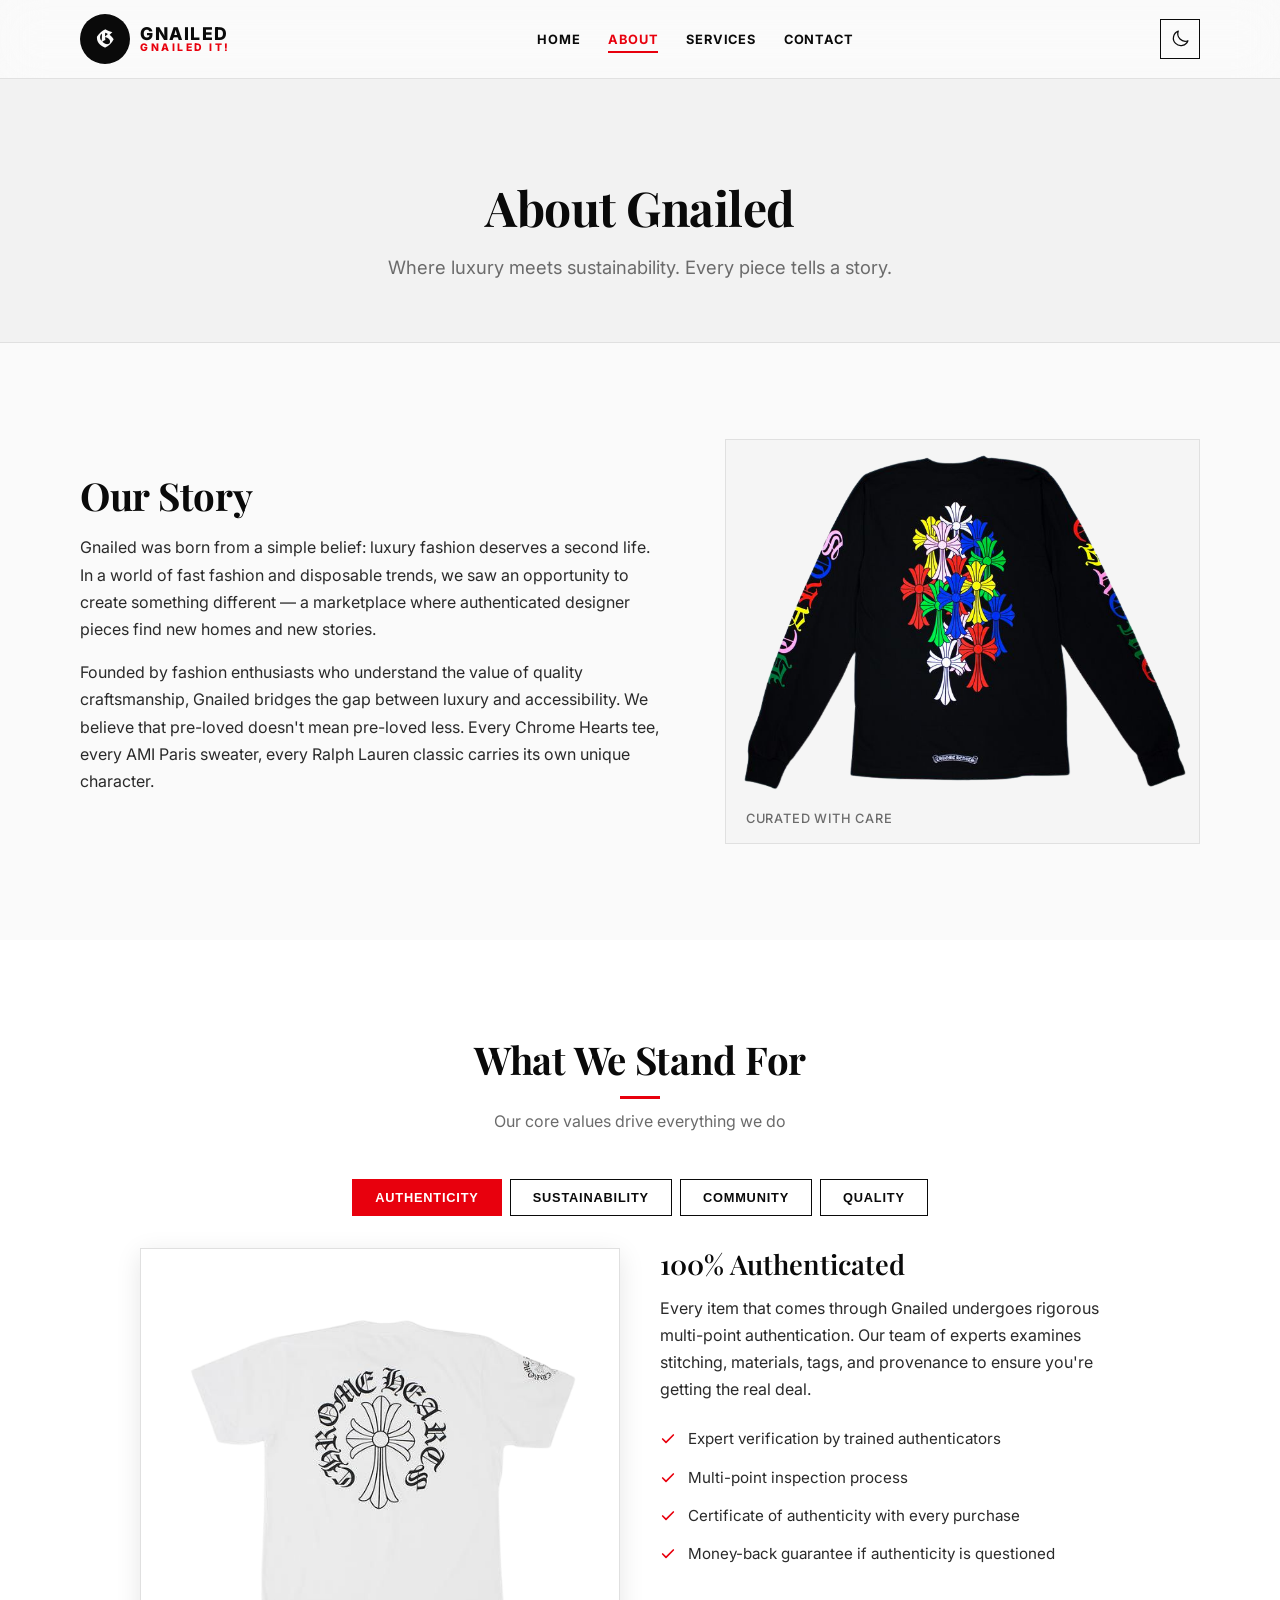
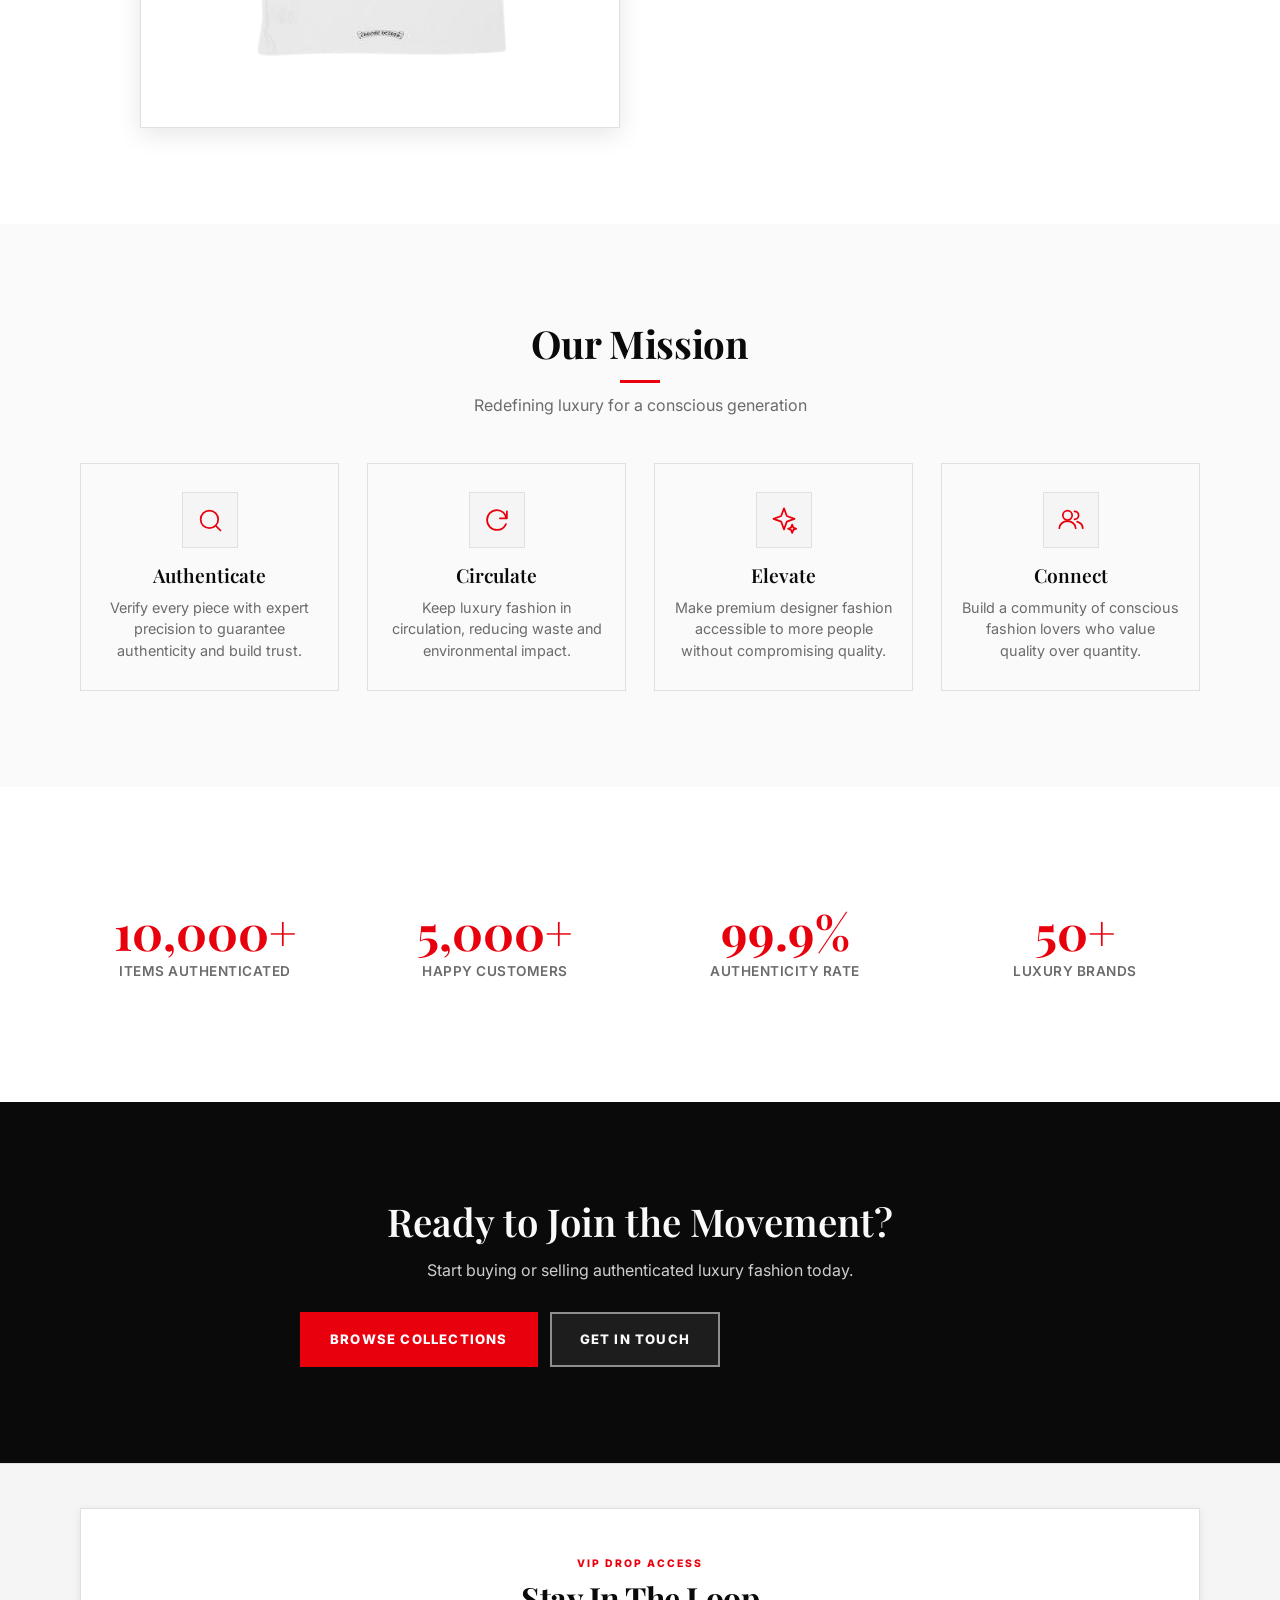
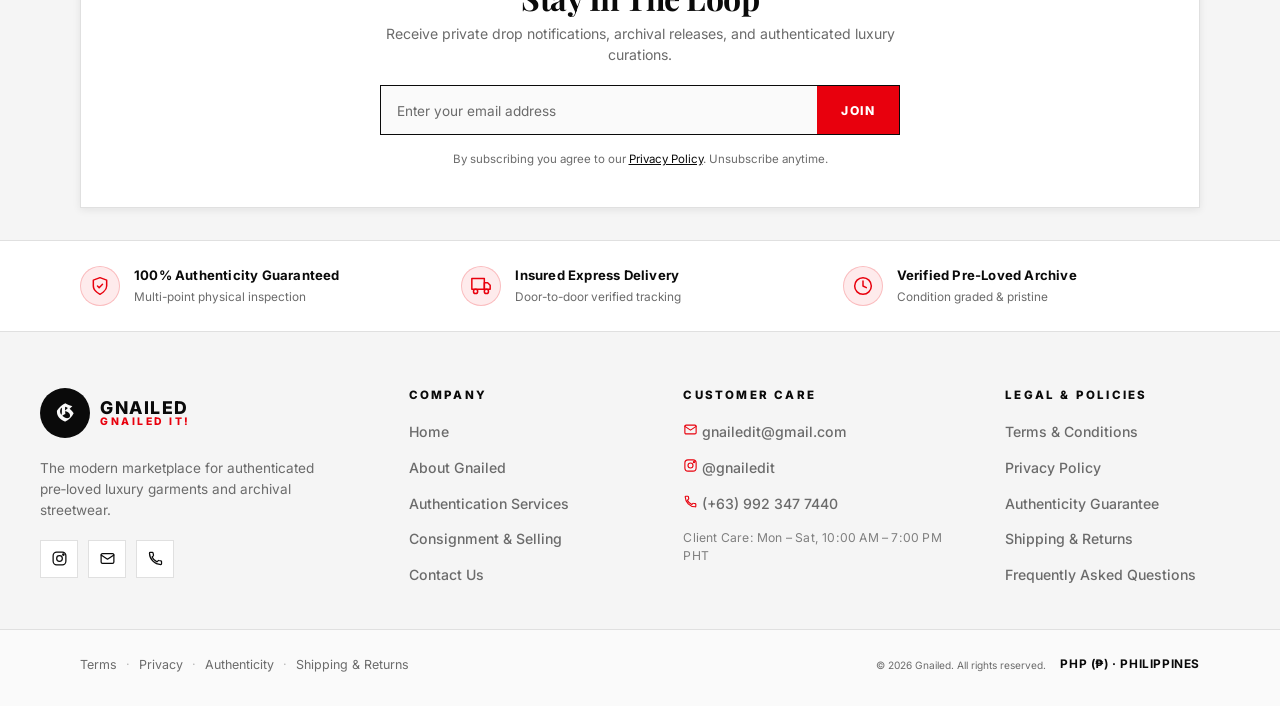
==== commit 64f74738: "final build late game" ====
--- a/about.html
+++ b/about.html
@@ -8,8 +8,10 @@
   <link rel="preconnect" href="https://fonts.googleapis.com">
   <link rel="preconnect" href="https://fonts.gstatic.com" crossorigin>
   <link href="https://fonts.googleapis.com/css2?family=Inter:wght@300;400;500;600;700&family=Playfair+Display:wght@500;700&family=UnifrakturCook:wght@700&display=swap" rel="stylesheet">
-  <link rel="stylesheet" href="style.css">
-  <link rel="icon" type="image/svg+xml" href="data:image/svg+xml,%3Csvg xmlns='http://www.w3.org/2000/svg' viewBox='0 0 64 64'%3E%3Ccircle cx='32' cy='32' r='30' fill='%23000'/%3E%3Ctext x='32' y='42' text-anchor='middle' font-family='UnifrakturCook, Playfair Display, Georgia, serif' font-size='38' fill='%23fff' font-weight='700'%3EG%3C/text%3E%3C/svg%3E">
+  <link rel="stylesheet" href="style.css?v=2.3">
+  <link rel="icon" type="image/svg+xml" href="favicon.svg">
+  <link rel="icon" type="image/png" sizes="32x32" href="favicon.png">
+  <link rel="apple-touch-icon" href="favicon.png">
 </head>
 <body>
   <header class="site-header">
@@ -255,58 +257,209 @@
     </section>
   </main>
 
+  <!-- ============================================================
+       FOOTER — LUXURY E-COMMERCE
+       ============================================================ -->
   <footer id="contact" class="site-footer">
-    <div class="container footer-grid">
-      <section class="footer-brand">
-        <a class="brand" href="index.html" aria-label="Gnailed home">
-          <span class="brand-mark" aria-hidden="true">G</span>
-          <span class="brand-lockup">
-            <span class="brand-wordmark">Gnailed</span>
-            <span class="brand-tagline" aria-hidden="true">GNAILED IT!</span>
+
+    <!-- 1. VIP Newsletter at top -->
+    <section class="footer-newsletter-section">
+      <div class="container">
+        <div class="newsletter-card">
+          <div class="newsletter-copy">
+            <span class="newsletter-badge">VIP DROP ACCESS</span>
+            <h2 class="newsletter-title">Stay In The Loop</h2>
+            <p class="newsletter-subtitle">Receive private drop notifications, archival releases, and authenticated luxury curations.</p>
+          </div>
+          <form class="newsletter-form" onsubmit="return false;">
+            <input class="newsletter-input" type="email" placeholder="Enter your email address" aria-label="Email address for drops" required>
+            <button class="newsletter-btn" type="submit">Join</button>
+          </form>
+          <span class="newsletter-note">By subscribing you agree to our <a href="#privacy">Privacy Policy</a>. Unsubscribe anytime.</span>
+        </div>
+      </div>
+    </section>
+
+    <!-- 2. Trust & Authenticity Badges -->
+    <div class="footer-trust-strip">
+      <div class="container trust-grid">
+        <div class="trust-item">
+          <span class="trust-icon" aria-hidden="true">
+            <svg viewBox="0 0 24 24" width="20" height="20" fill="none" stroke="currentColor" stroke-width="1.8" stroke-linecap="round" stroke-linejoin="round">
+              <path d="M12 22s8-4 8-10V5l-8-3-8 3v7c0 6 8 10 8 10z"/>
+              <path d="m9 12 2 2 4-4"/>
+            </svg>
           </span>
-        </a>
-        <p class="muted">The modern marketplace for pre‑loved luxury. Buy better, sell smarter.</p>
-        <div class="footer-social">
-          <a href="https://instagram.com/gnailedit" target="_blank" rel="noopener" class="social-icon" aria-label="Instagram">
-            <svg viewBox="0 0 24 24" width="18" height="18" fill="none" stroke="currentColor" stroke-width="1.75" stroke-linecap="round" stroke-linejoin="round" aria-hidden="true">
-              <rect x="3" y="3" width="18" height="18" rx="5"/>
-              <circle cx="12" cy="12" r="4"/>
-              <circle cx="17.5" cy="6.5" r="1" fill="currentColor"/>
-            </svg>
+          <div class="trust-text">
+            <strong>100% Authenticity Guaranteed</strong>
+            <span>Multi-point physical inspection</span>
+          </div>
+        </div>
+        <div class="trust-item">
+          <span class="trust-icon" aria-hidden="true">
+            <svg viewBox="0 0 24 24" width="20" height="20" fill="none" stroke="currentColor" stroke-width="1.8" stroke-linecap="round" stroke-linejoin="round">
+              <rect x="1" y="3" width="15" height="13"/>
+              <polygon points="16 8 20 8 23 11 23 16 16 16 8"/>
+              <circle cx="5.5" cy="18.5" r="2.5"/>
+              <circle cx="18.5" cy="18.5" r="2.5"/>
+            </svg>
+          </span>
+          <div class="trust-text">
+            <strong>Insured Express Delivery</strong>
+            <span>Door-to-door verified tracking</span>
+          </div>
+        </div>
+        <div class="trust-item">
+          <span class="trust-icon" aria-hidden="true">
+            <svg viewBox="0 0 24 24" width="20" height="20" fill="none" stroke="currentColor" stroke-width="1.8" stroke-linecap="round" stroke-linejoin="round">
+              <circle cx="12" cy="12" r="10"/>
+              <polyline points="12 6 12 12 16 14"/>
+            </svg>
+          </span>
+          <div class="trust-text">
+            <strong>Verified Pre-Loved Archive</strong>
+            <span>Condition graded & pristine</span>
+          </div>
+        </div>
+      </div>
+    </div>
+
+    <!-- 3. Navigation & Customer Care (Collapsible on Mobile, Grid on Desktop) -->
+    <div class="container footer-main">
+      <div class="footer-columns">
+
+        <!-- Brand Block -->
+        <div class="footer-col footer-col-brand">
+          <a class="brand" href="index.html" aria-label="Gnailed home">
+            <span class="brand-mark" aria-hidden="true">G</span>
+            <span class="brand-lockup">
+              <span class="brand-wordmark">Gnailed</span>
+              <span class="brand-tagline" aria-hidden="true">GNAILED IT!</span>
+            </span>
           </a>
-          <a href="mailto:gnailedit@gmail.com" class="social-icon" aria-label="Email">
-            <svg viewBox="0 0 24 24" width="18" height="18" fill="none" stroke="currentColor" stroke-width="1.75" stroke-linecap="round" stroke-linejoin="round" aria-hidden="true">
-              <rect x="3" y="5" width="18" height="14" rx="2"/>
-              <path d="m3 7 9 6 9-6"/>
-            </svg>
-          </a>
-          <a href="tel:+639923477440" class="social-icon" aria-label="Phone">
-            <svg viewBox="0 0 24 24" width="18" height="18" fill="none" stroke="currentColor" stroke-width="1.75" stroke-linecap="round" stroke-linejoin="round" aria-hidden="true">
-              <path d="M4.5 3.5h3.1a1 1 0 0 1 .98.8l.6 3a1 1 0 0 1-.29.95L7.2 9.94a13.3 13.3 0 0 0 6.86 6.86l1.69-1.69a1 1 0 0 1 .95-.29l3 .6a1 1 0 0 1 .8.98V19.5a1 1 0 0 1-1 1A16.5 16.5 0 0 1 3.5 4.5a1 1 0 0 1 1-1z"/>
-            </svg>
-          </a>
-        </div>
-      </section>
-      <nav class="footer-nav" aria-label="Footer">
-        <h3>Company</h3>
-        <ul>
-          <li><a href="index.html">Home</a></li>
-          <li><a href="about.html">About</a></li>
-          <li><a href="services.html">Services</a></li>
-          <li><a href="contact.html">Contact</a></li>
-        </ul>
-      </nav>
-      <section class="footer-contact">
-        <h3>Contact</h3>
-        <ul>
-          <li><a href="mailto:gnailedit@gmail.com">gnailedit@gmail.com</a></li>
-          <li><a href="https://instagram.com/gnailedit" target="_blank" rel="noopener">@gnailedit</a></li>
-          <li><a href="tel:+639923477440">(+63) 992 347 7440</a></li>
-        </ul>
-      </section>
+          <p class="brand-desc">The modern marketplace for authenticated pre‑loved luxury garments and archival streetwear.</p>
+          <div class="footer-social">
+            <a href="https://instagram.com/gnailedit" target="_blank" rel="noopener" class="social-icon" aria-label="Instagram">
+              <svg viewBox="0 0 24 24" width="18" height="18" fill="none" stroke="currentColor" stroke-width="1.75" stroke-linecap="round" stroke-linejoin="round" aria-hidden="true">
+                <rect x="3" y="3" width="18" height="18" rx="5"/>
+                <circle cx="12" cy="12" r="4"/>
+                <circle cx="17.5" cy="6.5" r="1" fill="currentColor"/>
+              </svg>
+            </a>
+            <a href="mailto:gnailedit@gmail.com" class="social-icon" aria-label="Email">
+              <svg viewBox="0 0 24 24" width="18" height="18" fill="none" stroke="currentColor" stroke-width="1.75" stroke-linecap="round" stroke-linejoin="round" aria-hidden="true">
+                <rect x="3" y="5" width="18" height="14" rx="2"/>
+                <path d="m3 7 9 6 9-6"/>
+              </svg>
+            </a>
+            <a href="tel:+639923477440" class="social-icon" aria-label="Phone">
+              <svg viewBox="0 0 24 24" width="18" height="18" fill="none" stroke="currentColor" stroke-width="1.75" stroke-linecap="round" stroke-linejoin="round" aria-hidden="true">
+                <path d="M4.5 3.5h3.1a1 1 0 0 1 .98.8l.6 3a1 1 0 0 1-.29.95L7.2 9.94a13.3 13.3 0 0 0 6.86 6.86l1.69-1.69a1 1 0 0 1 .95-.29l3 .6a1 1 0 0 1 .8.98V19.5a1 1 0 0 1-1 1A16.5 16.5 0 0 1 3.5 4.5a1 1 0 0 1 1-1z"/>
+              </svg>
+            </a>
+          </div>
+        </div>
+
+        <!-- Accordion 1: Company -->
+        <div class="footer-col footer-accordion">
+          <button class="footer-accordion-btn" type="button" aria-expanded="false">
+            <span>Company</span>
+            <svg class="accordion-chevron" viewBox="0 0 24 24" width="16" height="16" fill="none" stroke="currentColor" stroke-width="2" stroke-linecap="round" stroke-linejoin="round" aria-hidden="true">
+              <polyline points="6 9 12 15 18 9"/>
+            </svg>
+          </button>
+          <div class="footer-accordion-content">
+            <ul>
+              <li><a href="index.html">Home</a></li>
+              <li><a href="about.html">About Gnailed</a></li>
+              <li><a href="services.html">Authentication Services</a></li>
+              <li><a href="services.html#consignment">Consignment & Selling</a></li>
+              <li><a href="contact.html">Contact Us</a></li>
+            </ul>
+          </div>
+        </div>
+
+        <!-- Accordion 2: Customer Care -->
+        <div class="footer-col footer-accordion">
+          <button class="footer-accordion-btn" type="button" aria-expanded="false">
+            <span>Customer Care</span>
+            <svg class="accordion-chevron" viewBox="0 0 24 24" width="16" height="16" fill="none" stroke="currentColor" stroke-width="2" stroke-linecap="round" stroke-linejoin="round" aria-hidden="true">
+              <polyline points="6 9 12 15 18 9"/>
+            </svg>
+          </button>
+          <div class="footer-accordion-content">
+            <ul class="contact-list-formal">
+              <li>
+                <a href="mailto:gnailedit@gmail.com" class="contact-link-formal">
+                  <svg viewBox="0 0 24 24" width="15" height="15" fill="none" stroke="currentColor" stroke-width="1.8" stroke-linecap="round" stroke-linejoin="round" aria-hidden="true">
+                    <rect x="3" y="5" width="18" height="14" rx="2"/>
+                    <path d="m3 7 9 6 9-6"/>
+                  </svg>
+                  <span>gnailedit@gmail.com</span>
+                </a>
+              </li>
+              <li>
+                <a href="https://instagram.com/gnailedit" target="_blank" rel="noopener" class="contact-link-formal">
+                  <svg viewBox="0 0 24 24" width="15" height="15" fill="none" stroke="currentColor" stroke-width="1.8" stroke-linecap="round" stroke-linejoin="round" aria-hidden="true">
+                    <rect x="3" y="3" width="18" height="18" rx="5"/>
+                    <circle cx="12" cy="12" r="4"/>
+                    <circle cx="17.5" cy="6.5" r="1" fill="currentColor"/>
+                  </svg>
+                  <span>@gnailedit</span>
+                </a>
+              </li>
+              <li>
+                <a href="tel:+639923477440" class="contact-link-formal">
+                  <svg viewBox="0 0 24 24" width="15" height="15" fill="none" stroke="currentColor" stroke-width="1.8" stroke-linecap="round" stroke-linejoin="round" aria-hidden="true">
+                    <path d="M4.5 3.5h3.1a1 1 0 0 1 .98.8l.6 3a1 1 0 0 1-.29.95L7.2 9.94a13.3 13.3 0 0 0 6.86 6.86l1.69-1.69a1 1 0 0 1 .95-.29l3 .6a1 1 0 0 1 .8.98V19.5a1 1 0 0 1-1 1A16.5 16.5 0 0 1 3.5 4.5a1 1 0 0 1 1-1z"/>
+                  </svg>
+                  <span>(+63) 992 347 7440</span>
+                </a>
+              </li>
+              <li class="contact-hours">Client Care: Mon – Sat, 10:00 AM – 7:00 PM PHT</li>
+            </ul>
+          </div>
+        </div>
+
+        <!-- Accordion 3: Legal & Policies -->
+        <div class="footer-col footer-accordion">
+          <button class="footer-accordion-btn" type="button" aria-expanded="false">
+            <span>Legal & Policies</span>
+            <svg class="accordion-chevron" viewBox="0 0 24 24" width="16" height="16" fill="none" stroke="currentColor" stroke-width="2" stroke-linecap="round" stroke-linejoin="round" aria-hidden="true">
+              <polyline points="6 9 12 15 18 9"/>
+            </svg>
+          </button>
+          <div class="footer-accordion-content">
+            <ul>
+              <li><a href="#terms">Terms & Conditions</a></li>
+              <li><a href="#privacy">Privacy Policy</a></li>
+              <li><a href="#authenticity">Authenticity Guarantee</a></li>
+              <li><a href="#shipping">Shipping & Returns</a></li>
+              <li><a href="#faq">Frequently Asked Questions</a></li>
+            </ul>
+          </div>
+        </div>
+
+      </div>
     </div>
-    <div class="container legal">
-      <small>© <span id="year">2025</span> Gnailed. All rights reserved.</small>
+
+    <!-- 4. Legal & Copyright Bottom Strip -->
+    <div class="footer-bottom-strip">
+      <div class="container footer-bottom-inner">
+        <div class="footer-legal-links">
+          <a href="#terms">Terms</a>
+          <span>·</span>
+          <a href="#privacy">Privacy</a>
+          <span>·</span>
+          <a href="#authenticity">Authenticity</a>
+          <span>·</span>
+          <a href="#shipping">Shipping & Returns</a>
+        </div>
+        <div class="footer-meta">
+          <small>© <span id="year">2026</span> Gnailed. All rights reserved.</small>
+          <span class="footer-region">PHP (₱) · Philippines</span>
+        </div>
+      </div>
     </div>
   </footer>
   
@@ -318,6 +471,6 @@
   </button>
   
   <!-- JavaScript -->
-  <script src="js/main.js"></script>
+  <script src="js/main.js?v=2.2"></script>
 </body>
 </html>
--- a/style.css
+++ b/style.css
@@ -188,9 +188,14 @@
   flex-shrink: 0;
   transition: transform 0.35s cubic-bezier(0.4, 0, 0.2, 1), box-shadow 0.35s ease;
 }
-.brand-mark:hover {
-  transform: rotate(-8deg) scale(1.06);
-  box-shadow: 0 0 0 3px var(--accent-glow);
+@media (hover: hover) and (pointer: fine) {
+  .brand-mark:hover {
+    transform: rotate(-8deg) scale(1.06);
+    box-shadow: 0 0 0 3px var(--accent-glow);
+  }
+}
+.brand-mark:active {
+  transform: scale(0.94);
 }
 .brand-lockup {
   display: grid;
@@ -271,9 +276,24 @@
   flex-shrink: 0;
   padding: 0;
 }
-.menu-toggle:hover {
-  background: var(--ink);
-}
+@media (hover: hover) and (pointer: fine) {
+  .menu-toggle:hover {
+    background: var(--ink);
+  }
+  .menu-toggle:hover .hamburger,
+  .menu-toggle:hover .hamburger::before,
+  .menu-toggle:hover .hamburger::after {
+    background: var(--bg);
+  }
+  .menu-toggle.active:hover .hamburger::before,
+  .menu-toggle.active:hover .hamburger::after {
+    background: var(--bg);
+  }
+}
+.menu-toggle:active {
+  transform: scale(0.92);
+}
+
 .hamburger,
 .hamburger::before,
 .hamburger::after {
@@ -283,11 +303,6 @@
   background: var(--ink);
   transition: var(--transition);
 }
-.menu-toggle:hover .hamburger,
-.menu-toggle:hover .hamburger::before,
-.menu-toggle:hover .hamburger::after {
-  background: var(--bg);
-}
 .hamburger {
   position: relative;
 }
@@ -310,10 +325,6 @@
   transform: rotate(-45deg);
   top: 0;
   background: var(--ink);
-}
-.menu-toggle.active:hover .hamburger::before,
-.menu-toggle.active:hover .hamburger::after {
-  background: var(--bg);
 }
 
 /* ── Theme Toggle ── */
@@ -332,10 +343,26 @@
   flex-shrink: 0;
   padding: 0;
 }
-.theme-toggle:hover {
-  background: var(--ink);
-  color: var(--bg);
-  transform: rotate(20deg);
+@media (hover: hover) and (pointer: fine) {
+  .theme-toggle:hover {
+    background: var(--ink);
+    color: var(--bg);
+    transform: rotate(20deg);
+  }
+}
+.theme-toggle:active {
+  transform: scale(0.92);
+}
+@media (hover: none), (pointer: coarse) {
+  .theme-toggle,
+  .theme-toggle:hover,
+  .theme-toggle:focus,
+  .theme-toggle:focus-visible {
+    transform: none;
+  }
+  .theme-toggle:active {
+    transform: scale(0.92);
+  }
 }
 .theme-toggle svg {
   display: block;
@@ -491,13 +518,6 @@
   color: #ffffff;
   border-color: var(--accent);
 }
-.button-primary:hover {
-  background: var(--accent-hover);
-  border-color: var(--accent-hover);
-  transform: translateY(-2px);
-  box-shadow: 0 8px 24px var(--accent-glow);
-  color: #ffffff;
-}
 
 .button-ghost {
   color: #ffffff;
@@ -505,11 +525,24 @@
   background: rgba(255,255,255,0.08);
   backdrop-filter: blur(8px);
 }
-.button-ghost:hover {
-  background: rgba(255,255,255,0.95);
-  border-color: #ffffff;
-  color: var(--ink-light);
-  transform: translateY(-2px);
+@media (hover: hover) and (pointer: fine) {
+  .button-primary:hover {
+    background: var(--accent-hover);
+    border-color: var(--accent-hover);
+    transform: translateY(-2px);
+    box-shadow: 0 8px 24px var(--accent-glow);
+    color: #ffffff;
+  }
+  .button-ghost:hover {
+    background: rgba(255,255,255,0.95);
+    border-color: #ffffff;
+    color: var(--ink-light);
+    transform: translateY(-2px);
+  }
+}
+.button-primary:active,
+.button-ghost:active {
+  transform: scale(0.97);
 }
 
 /* ── Hero scroll cue ── */
@@ -618,10 +651,15 @@
   padding: 0;
 }
 .carousel-btn svg { width: 20px; height: 20px; stroke: currentColor; fill: none; stroke-width: 2; }
-.carousel-btn:hover {
-  background: var(--accent);
-  border-color: var(--accent);
-  transform: translateY(-50%) scale(1.08);
+@media (hover: hover) and (pointer: fine) {
+  .carousel-btn:hover {
+    background: var(--accent);
+    border-color: var(--accent);
+    transform: translateY(-50%) scale(1.08);
+  }
+}
+.carousel-btn:active {
+  transform: translateY(-50%) scale(0.92);
 }
 .carousel-btn.prev { left: 14px; }
 .carousel-btn.next { right: 14px; }
@@ -912,11 +950,6 @@
   display: flex;
   flex-direction: column;
 }
-.tile:hover {
-  transform: translateY(-5px);
-  box-shadow: var(--shadow-lg);
-  border-color: var(--accent);
-}
 
 .tile-image-wrapper {
   width: 100%;
@@ -940,7 +973,20 @@
   object-fit: contain;
   transition: transform 0.55s cubic-bezier(0.4, 0, 0.2, 1);
 }
-.tile:hover .tile-image-wrapper > img { transform: scale(1.08); }
+@media (hover: hover) and (pointer: fine) {
+  .tile:hover {
+    transform: translateY(-5px);
+    box-shadow: var(--shadow-lg);
+    border-color: var(--accent);
+  }
+  .tile:hover .tile-image-wrapper > img { transform: scale(1.08); }
+}
+.tile.is-active {
+  transform: translateY(-5px);
+  box-shadow: var(--shadow-lg);
+  border-color: var(--accent);
+}
+.tile.is-active .tile-image-wrapper > img { transform: scale(1.08); }
 
 /* "NEW" badge */
 .tile-badge {
@@ -967,8 +1013,15 @@
   transition: opacity 0.28s cubic-bezier(0.4, 0, 0.2, 1);
   z-index: 5;
 }
-.tile:hover .tile-overlay {
+@media (hover: hover) and (pointer: fine) {
+  .tile:hover .tile-overlay {
+    opacity: 1;
+    pointer-events: auto;
+  }
+}
+.tile.is-active .tile-overlay {
   opacity: 1;
+  pointer-events: auto;
 }
 
 /* Detail zoom preview container on hover (bottom-left) */
@@ -989,7 +1042,12 @@
   z-index: 2;
   cursor: zoom-in;
 }
-.tile:hover .tile-zoom-preview {
+@media (hover: hover) and (pointer: fine) {
+  .tile:hover .tile-zoom-preview {
+    transform: translateY(0);
+  }
+}
+.tile.is-active .tile-zoom-preview {
   transform: translateY(0);
 }
 .tile-zoom-preview:hover {
@@ -1024,39 +1082,58 @@
   bottom: 0;
   left: 44%;
   right: 0;
+  width: auto !important;
+  max-width: 56%;
   height: 48px;
   background: var(--accent);
   color: #fff;
   border: none;
-  padding: 0 16px;
-  font-size: 0.78rem;
+  padding: 0 8px !important;
+  font-size: 0.74rem !important;
   font-weight: 700;
-  letter-spacing: 1.5px;
+  letter-spacing: 0.8px;
   text-transform: uppercase;
   display: flex;
   align-items: center;
   justify-content: center;
   text-align: center;
   text-decoration: none;
+  white-space: nowrap;
   pointer-events: auto;
+  box-sizing: border-box;
   transform: translateY(8px);
   transition: background 0.2s ease, transform 0.28s cubic-bezier(0.4, 0, 0.2, 1);
   z-index: 2;
 }
-.tile:hover .tile-overlay .buy-now {
+@media (hover: hover) and (pointer: fine) {
+  .tile:hover .tile-overlay .buy-now {
+    transform: translateY(0);
+  }
+}
+.tile.is-active .tile-overlay .buy-now {
   transform: translateY(0);
 }
-.tile-overlay .buy-now:hover {
-  background: var(--accent-hover);
-  color: #fff;
-  transform: translateY(0);
+@media (hover: hover) and (pointer: fine) {
+  .tile-overlay .buy-now:hover {
+    background: var(--accent-hover);
+    color: #fff;
+    transform: translateY(0);
+  }
+}
+.tile-overlay .buy-now:active {
+  transform: scale(0.96);
 }
 
 .tile-meta {
   padding: 10px 12px 12px;
   transition: opacity 0.25s ease;
 }
-.tile:hover .tile-meta {
+@media (hover: hover) and (pointer: fine) {
+  .tile:hover .tile-meta {
+    opacity: 0;
+  }
+}
+.tile.is-active .tile-meta {
   opacity: 0;
 }
 .tile-meta figcaption {
@@ -1127,131 +1204,471 @@
 .lightbox .close:hover { background: var(--accent); }
 
 /* ============================================================
-   FOOTER
+   FOOTER — LUXURY E-COMMERCE
    ============================================================ */
 .site-footer {
   border-top: 1.5px solid var(--border);
   background: var(--surface-alt);
-}
-
-.footer-grid {
+  position: relative;
+  overflow: hidden;
+}
+
+/* 1. Newsletter Card at Top */
+.footer-newsletter-section {
+  padding: 44px 0 32px;
+  border-bottom: 1px solid var(--border);
+}
+.newsletter-card {
+  background: var(--surface);
+  border: 1.5px solid var(--border);
+  padding: 32px 24px;
+  display: flex;
+  flex-direction: column;
+  gap: 16px;
+  box-shadow: var(--shadow-sm);
+}
+@media (min-width: 768px) {
+  .newsletter-card {
+    padding: 40px 48px;
+    align-items: center;
+    text-align: center;
+  }
+}
+.newsletter-badge {
+  display: inline-block;
+  font-size: 0.65rem;
+  font-weight: 800;
+  letter-spacing: 2px;
+  color: var(--accent);
+  text-transform: uppercase;
+  margin-bottom: 6px;
+}
+.newsletter-title {
+  font-family: 'Playfair Display', Georgia, serif;
+  font-size: clamp(1.4rem, 3.5vw, 2rem);
+  font-weight: 700;
+  margin: 0 0 6px;
+  color: var(--ink);
+  letter-spacing: -0.5px;
+}
+.newsletter-subtitle {
+  font-size: 0.88rem;
+  color: var(--muted);
+  line-height: 1.5;
+  margin: 0;
+  max-width: 520px;
+}
+.newsletter-form {
+  display: flex;
+  width: 100%;
+  max-width: 520px;
+  border: 1.5px solid var(--ink);
+  background: var(--bg);
+  overflow: hidden;
+  margin-top: 4px;
+  transition: border-color 0.2s ease, box-shadow 0.2s ease;
+}
+.newsletter-form:focus-within {
+  border-color: var(--accent);
+  box-shadow: 0 0 0 1px var(--accent);
+}
+.newsletter-input {
+  flex: 1;
+  height: 48px;
+  padding: 0 16px;
+  background: transparent;
+  color: var(--ink);
+  border: none;
+  font-family: inherit;
+  font-size: 0.9rem;
+  outline: none;
+  min-width: 0;
+}
+.newsletter-input::placeholder {
+  color: var(--muted);
+  font-size: 0.85rem;
+}
+.newsletter-btn {
+  height: 48px;
+  padding: 0 24px;
+  background: var(--accent);
+  color: #ffffff;
+  border: none;
+  font-family: inherit;
+  font-size: 0.76rem;
+  font-weight: 800;
+  text-transform: uppercase;
+  letter-spacing: 1.5px;
+  cursor: pointer;
+  transition: background 0.2s ease;
+  flex-shrink: 0;
+}
+.newsletter-btn:hover {
+  background: var(--accent-hover);
+}
+.newsletter-btn:active {
+  transform: scale(0.96);
+}
+.newsletter-note {
+  font-size: 0.72rem;
+  color: var(--muted);
+  line-height: 1.4;
+}
+.newsletter-note a {
+  color: var(--ink);
+  text-decoration: underline;
+}
+
+/* 2. Trust Strip */
+.footer-trust-strip {
+  border-bottom: 1px solid var(--border);
+  background: var(--surface);
+  padding: 24px 0;
+}
+.trust-grid {
   display: grid;
   grid-template-columns: 1fr;
-  gap: 40px;
-  padding: 56px 0 40px;
-}
-
+  gap: 18px;
+}
 @media (min-width: 640px) {
-  .footer-grid { grid-template-columns: 1fr 1fr; }
+  .trust-grid {
+    grid-template-columns: repeat(3, 1fr);
+    gap: 24px;
+  }
+}
+.trust-item {
+  display: flex;
+  align-items: center;
+  gap: 14px;
+}
+.trust-icon {
+  width: 40px;
+  height: 40px;
+  border-radius: 50%;
+  background: rgba(232, 0, 13, 0.08);
+  border: 1px solid rgba(232, 0, 13, 0.2);
+  display: flex;
+  align-items: center;
+  justify-content: center;
+  color: var(--accent);
+  flex-shrink: 0;
+}
+.trust-text {
+  display: flex;
+  flex-direction: column;
+  gap: 2px;
+}
+.trust-text strong {
+  font-size: 0.82rem;
+  font-weight: 700;
+  color: var(--ink);
+  letter-spacing: 0.2px;
+}
+.trust-text span {
+  font-size: 0.74rem;
+  color: var(--muted);
+}
+
+/* 3. Main Footer Columns & Responsive Layout */
+.footer-main {
+  padding: 32px 0 0;
+}
+@media (min-width: 768px) {
+  .footer-main {
+    padding: 36px 0 28px;
+  }
+}
+
+.footer-columns {
+  display: flex;
+  flex-direction: column;
+  gap: 0;
+}
+@media (min-width: 768px) and (max-width: 1023px) {
+  /* Tablet & Foldables (2x2 Balanced Luxury Grid) */
+  .footer-columns {
+    display: grid;
+    grid-template-columns: repeat(2, minmax(0, 1fr));
+    gap: 36px 40px;
+    padding: 16px 0 8px;
+  }
 }
 @media (min-width: 1024px) {
-  .footer-grid { grid-template-columns: 1.4fr 1fr 1fr 1.2fr; gap: 48px; }
-}
-
-.footer-brand p { color: var(--muted); font-size: 0.9rem; line-height: 1.6; margin-top: 14px; }
-
+  /* Desktop Grid (Original desktop layout untouched) */
+  .footer-columns {
+    display: grid;
+    grid-template-columns: 1.4fr 1fr 1.2fr 1fr;
+    gap: 40px;
+    padding: 20px 0 12px;
+  }
+}
+
+/* Brand Column */
+.footer-col-brand {
+  padding-bottom: 24px;
+  border-bottom: 1px solid var(--border);
+  margin-bottom: 0;
+}
+@media (min-width: 768px) {
+  .footer-col-brand {
+    border-bottom: none;
+    padding-bottom: 0;
+    margin-bottom: 0;
+  }
+}
+.footer-col-brand .brand {
+  margin-bottom: 8px;
+}
+.brand-desc {
+  font-size: 0.85rem;
+  line-height: 1.55;
+  color: var(--muted);
+  margin: 12px 0 18px;
+  max-width: 100%;
+}
+@media (min-width: 768px) {
+  .brand-desc {
+    max-width: 320px;
+  }
+}
 .footer-social {
   display: flex;
   gap: 10px;
-  margin-top: 20px;
 }
 .social-icon {
-  width: 36px;
-  height: 36px;
-  background: var(--surface-alt);
+  width: 38px;
+  height: 38px;
+  background: var(--surface);
   border: 1px solid var(--border);
   display: flex;
   align-items: center;
   justify-content: center;
   text-decoration: none;
   color: var(--ink);
-  font-size: 0.85rem;
-  font-weight: 700;
   transition: var(--transition);
 }
 .social-icon svg {
-  width: 18px;
-  height: 18px;
+  width: 17px;
+  height: 17px;
   display: block;
   stroke: currentColor;
   fill: none;
 }
-.social-icon:hover {
-  background: var(--accent);
-  color: #fff;
-  border-color: var(--accent);
-  transform: translateY(-2px);
-}
-
-.footer-nav h3,
-.footer-contact h3,
-.footer-newsletter h3 {
-  font-size: 0.7rem;
+@media (hover: hover) and (pointer: fine) {
+  .social-icon:hover {
+    background: var(--accent);
+    color: #fff;
+    border-color: var(--accent);
+    transform: translateY(-2px);
+  }
+}
+.social-icon:active {
+  transform: scale(0.92);
+}
+
+/* Accordion Columns on Mobile / Static on Tablet & Desktop */
+.footer-accordion {
+  border-bottom: 1px solid var(--border);
+}
+.footer-accordion:last-child {
+  border-bottom: none;
+}
+@media (min-width: 768px) {
+  .footer-accordion {
+    border-bottom: none;
+  }
+}
+.footer-accordion-btn {
+  width: 100%;
+  padding: 16px 0;
+  display: flex;
+  align-items: center;
+  justify-content: space-between;
+  background: transparent;
+  border: none;
   color: var(--ink);
+  font-family: inherit;
+  font-size: 0.78rem;
+  font-weight: 700;
   text-transform: uppercase;
   letter-spacing: 2px;
-  font-weight: 800;
-  margin-bottom: 18px;
-}
-.footer-nav ul { display: flex; flex-direction: column; gap: 10px; }
-.footer-nav a,
-.footer-contact a {
+  cursor: pointer;
+  text-align: left;
+  -webkit-tap-highlight-color: transparent;
+}
+.footer-accordion-btn:active {
+  opacity: 0.7;
+}
+.accordion-chevron {
+  transition: transform 0.28s cubic-bezier(0.4, 0, 0.2, 1), color 0.2s ease;
+  color: var(--muted);
+  flex-shrink: 0;
+}
+.footer-accordion.is-open .accordion-chevron {
+  transform: rotate(180deg);
+  color: var(--accent);
+}
+.footer-accordion-content {
+  overflow: hidden;
+  max-height: 0;
+  transition: max-height 0.35s cubic-bezier(0.4, 0, 0.2, 1);
+}
+.footer-accordion.is-open .footer-accordion-content {
+  max-height: 480px;
+  padding-bottom: 18px;
+}
+
+@media (min-width: 768px) {
+  .footer-accordion-btn {
+    padding: 0 0 16px;
+    pointer-events: none;
+    cursor: default;
+    font-size: 0.72rem;
+    letter-spacing: 2.2px;
+    font-weight: 800;
+  }
+  .accordion-chevron {
+    display: none;
+  }
+  .footer-accordion-content {
+    max-height: none !important;
+    overflow: visible;
+  }
+  .footer-accordion.is-open .footer-accordion-content {
+    padding-bottom: 0;
+  }
+}
+
+.footer-accordion-content ul {
+  display: flex;
+  flex-direction: column;
+  gap: 8px;
+}
+.footer-accordion-content a {
+  display: inline-block;
+  padding: 4px 0;
   color: var(--muted);
   text-decoration: none;
-  font-size: 0.9rem;
+  font-size: 0.88rem;
   font-weight: 500;
+  line-height: 1.4;
   transition: color 0.2s ease;
-}
-.footer-nav a:hover,
-.footer-contact a:hover { color: var(--accent); }
-.footer-contact ul { display: flex; flex-direction: column; gap: 10px; }
-
-/* Newsletter */
-.footer-newsletter p {
-  font-size: 0.85rem;
+  word-break: break-word;
+}
+.footer-accordion-content a:hover {
+  color: var(--accent);
+}
+
+/* Formal Contact Details with Icons */
+.contact-list-formal {
+  display: flex;
+  flex-direction: column;
+  gap: 8px;
+}
+.contact-link-formal {
+  display: inline-flex;
+  align-items: center;
+  gap: 10px;
   color: var(--muted);
-  margin-bottom: 14px;
-  line-height: 1.5;
-}
-.newsletter-form {
-  display: flex;
-  border: 1.5px solid var(--border);
-  overflow: hidden;
-  transition: border-color 0.2s ease;
-}
-.newsletter-form:focus-within { border-color: var(--accent); }
-.newsletter-input {
-  flex: 1;
-  padding: 11px 14px;
+  text-decoration: none;
+  font-size: 0.88rem;
+  font-weight: 500;
+  padding: 4px 0;
+  transition: color 0.2s ease;
+}
+.contact-link-formal svg {
+  flex-shrink: 0;
+  color: var(--accent);
+}
+.contact-link-formal:hover {
+  color: var(--accent);
+}
+.contact-hours {
+  font-size: 0.76rem;
+  color: var(--muted);
+  opacity: 0.85;
+  margin-top: 4px;
+  line-height: 1.45;
+  letter-spacing: 0.2px;
+}
+
+/* 4. Bottom Strip */
+.footer-bottom-strip {
+  border-top: 1px solid var(--border);
   background: var(--bg);
+  padding: 22px 0 calc(28px + env(safe-area-inset-bottom, 0px));
+}
+.footer-bottom-inner {
+  display: flex;
+  flex-direction: column;
+  align-items: center;
+  gap: 14px;
+  text-align: center;
+}
+@media (min-width: 768px) {
+  .footer-bottom-inner {
+    flex-direction: row;
+    justify-content: space-between;
+    text-align: left;
+    gap: 16px;
+  }
+}
+.footer-legal-links {
+  display: flex;
+  align-items: center;
+  justify-content: center;
+  flex-wrap: wrap;
+  gap: 8px 18px;
+  font-size: 0.76rem;
+  color: var(--muted);
+}
+.footer-legal-links span {
+  display: none;
+}
+@media (min-width: 640px) {
+  .footer-legal-links {
+    gap: 8px;
+    font-size: 0.78rem;
+  }
+  .footer-legal-links span {
+    display: inline;
+    color: var(--muted);
+    opacity: 0.45;
+    margin: 0 1px;
+    user-select: none;
+  }
+}
+.footer-legal-links a {
+  color: var(--muted);
+  text-decoration: none;
+  padding: 3px 0;
+  transition: color 0.2s ease;
+}
+.footer-legal-links a:hover {
+  color: var(--accent);
+}
+.footer-meta {
+  display: flex;
+  flex-direction: column;
+  align-items: center;
+  justify-content: center;
+  gap: 6px;
+  font-size: 0.76rem;
+  color: var(--muted);
+}
+@media (min-width: 768px) {
+  .footer-meta {
+    flex-direction: row;
+    gap: 14px;
+    text-align: right;
+  }
+}
+.footer-region {
+  font-weight: 700;
+  letter-spacing: 0.6px;
   color: var(--ink);
-  border: none;
-  font-family: inherit;
-  font-size: 0.85rem;
-  outline: none;
-  min-width: 0;
-}
-.newsletter-input::placeholder { color: var(--muted); }
-.newsletter-btn {
-  padding: 11px 16px;
-  background: var(--accent);
-  color: #fff;
-  border: none;
-  font-size: 0.75rem;
-  font-weight: 800;
+  font-size: 0.74rem;
   text-transform: uppercase;
-  letter-spacing: 0.8px;
-  cursor: pointer;
-  transition: background 0.2s ease;
-  flex-shrink: 0;
-}
-.newsletter-btn:hover { background: var(--accent-hover); }
-
-.legal {
-  padding: 20px 0 36px;
-  color: var(--muted);
-  font-size: 0.82rem;
-  border-top: 1px solid var(--border);
 }
 
 /* ============================================================
@@ -1259,10 +1676,10 @@
    ============================================================ */
 .scroll-top-btn {
   position: fixed;
-  bottom: 24px;
-  right: 20px;
-  width: 48px;
-  height: 48px;
+  bottom: calc(20px + env(safe-area-inset-bottom, 0px));
+  right: calc(16px + env(safe-area-inset-right, 0px));
+  width: 44px;
+  height: 44px;
   background: var(--ink);
   color: var(--bg);
   border: none;
@@ -1284,14 +1701,24 @@
   visibility: visible;
   transform: translateY(0) scale(1);
 }
-.scroll-top-btn:hover {
-  background: var(--accent);
-  transform: translateY(-3px) scale(1.05);
-  box-shadow: 0 8px 24px var(--accent-glow);
+@media (hover: hover) and (pointer: fine) {
+  .scroll-top-btn:hover {
+    background: var(--accent);
+    transform: translateY(-3px) scale(1.05);
+    box-shadow: 0 8px 24px var(--accent-glow);
+  }
+}
+.scroll-top-btn:active {
+  transform: scale(0.92);
 }
 
 @media (min-width: 768px) {
-  .scroll-top-btn { bottom: 32px; right: 32px; width: 52px; height: 52px; }
+  .scroll-top-btn {
+    bottom: 32px;
+    right: 32px;
+    width: 52px;
+    height: 52px;
+  }
 }
 
 /* ============================================================
@@ -1543,10 +1970,12 @@
   transition: transform 0.4s cubic-bezier(0.4, 0, 0.2, 1);
 }
 .service-card-enhanced:hover::before { transform: scaleX(1); }
-.service-card-enhanced:hover {
-  transform: translateY(-7px);
-  box-shadow: var(--shadow-lg);
-  border-color: var(--accent);
+@media (hover: hover) and (pointer: fine) {
+  .service-card-enhanced:hover {
+    transform: translateY(-7px);
+    box-shadow: var(--shadow-lg);
+    border-color: var(--accent);
+  }
 }
 .service-icon-large {
   width: 64px;
@@ -1560,11 +1989,13 @@
   color: var(--accent);
   transition: transform 0.4s cubic-bezier(0.4, 0, 0.2, 1), background 0.3s ease, border-color 0.3s ease, color 0.3s ease;
 }
-.service-card-enhanced:hover .service-icon-large {
-  transform: scale(1.08) rotate(3deg);
-  background: var(--ink);
-  color: var(--bg);
-  border-color: var(--ink);
+@media (hover: hover) and (pointer: fine) {
+  .service-card-enhanced:hover .service-icon-large {
+    transform: scale(1.08) rotate(3deg);
+    background: var(--ink);
+    color: var(--bg);
+    border-color: var(--ink);
+  }
 }
 .service-icon-large svg {
   width: 32px;
@@ -1932,15 +2363,20 @@
   .hero-tagline { font-size: 0.6rem; letter-spacing: 4px; }
   .hero p { font-size: 0.9rem; }
   .cta-group { flex-direction: column; align-items: stretch; gap: 10px; }
-  .button { width: 100%; text-align: center; padding: 14px 20px; }
+  .cta-group .button { width: 100%; text-align: center; padding: 14px 20px; }
 
   .card-grid { grid-template-columns: 1fr; gap: 14px; }
   .masonry { grid-template-columns: 1fr; gap: 12px; }
 
-  .footer-grid { padding: 44px 0 32px; }
-  .footer-grid { grid-template-columns: 1fr; }
-
-  .scroll-top-btn { width: 44px; height: 44px; bottom: 18px; right: 16px; }
+  /* Ensure Buy Now button stays within bounds on small screens */
+  .tile-overlay .buy-now {
+    width: auto !important;
+    padding: 0 8px !important;
+    font-size: 0.72rem !important;
+    letter-spacing: 0.6px;
+  }
+
+  .scroll-top-btn { width: 44px; height: 44px; bottom: calc(18px + env(safe-area-inset-bottom, 0px)); right: calc(16px + env(safe-area-inset-right, 0px)); }
 }
 
 /* ============================================================
@@ -1952,5 +2388,12 @@
 body.dark-mode .tile:hover { border-color: var(--accent); }
 body.dark-mode .about-figure { border-color: var(--border); }
 body.dark-mode .about-figure:hover { border-color: var(--accent); }
-body.dark-mode .newsletter-input { background: var(--surface); }
+body.dark-mode .newsletter-input { background: transparent; }
+body.dark-mode .newsletter-card { background: #121212; border-color: #222222; }
+body.dark-mode .footer-trust-strip { background: #101010; border-color: #202020; }
+body.dark-mode .trust-icon { background: rgba(232, 0, 13, 0.15); border-color: rgba(232, 0, 13, 0.35); }
+body.dark-mode .footer-bottom-strip { background: #080808; border-color: #1a1a1a; }
+body.dark-mode .newsletter-form { border-color: rgba(255, 255, 255, 0.25); }
 body.dark-mode .primary-nav { border-color: var(--border); }
+body.dark-mode .scroll-top-btn { border: 1px solid rgba(255, 255, 255, 0.18); }
+
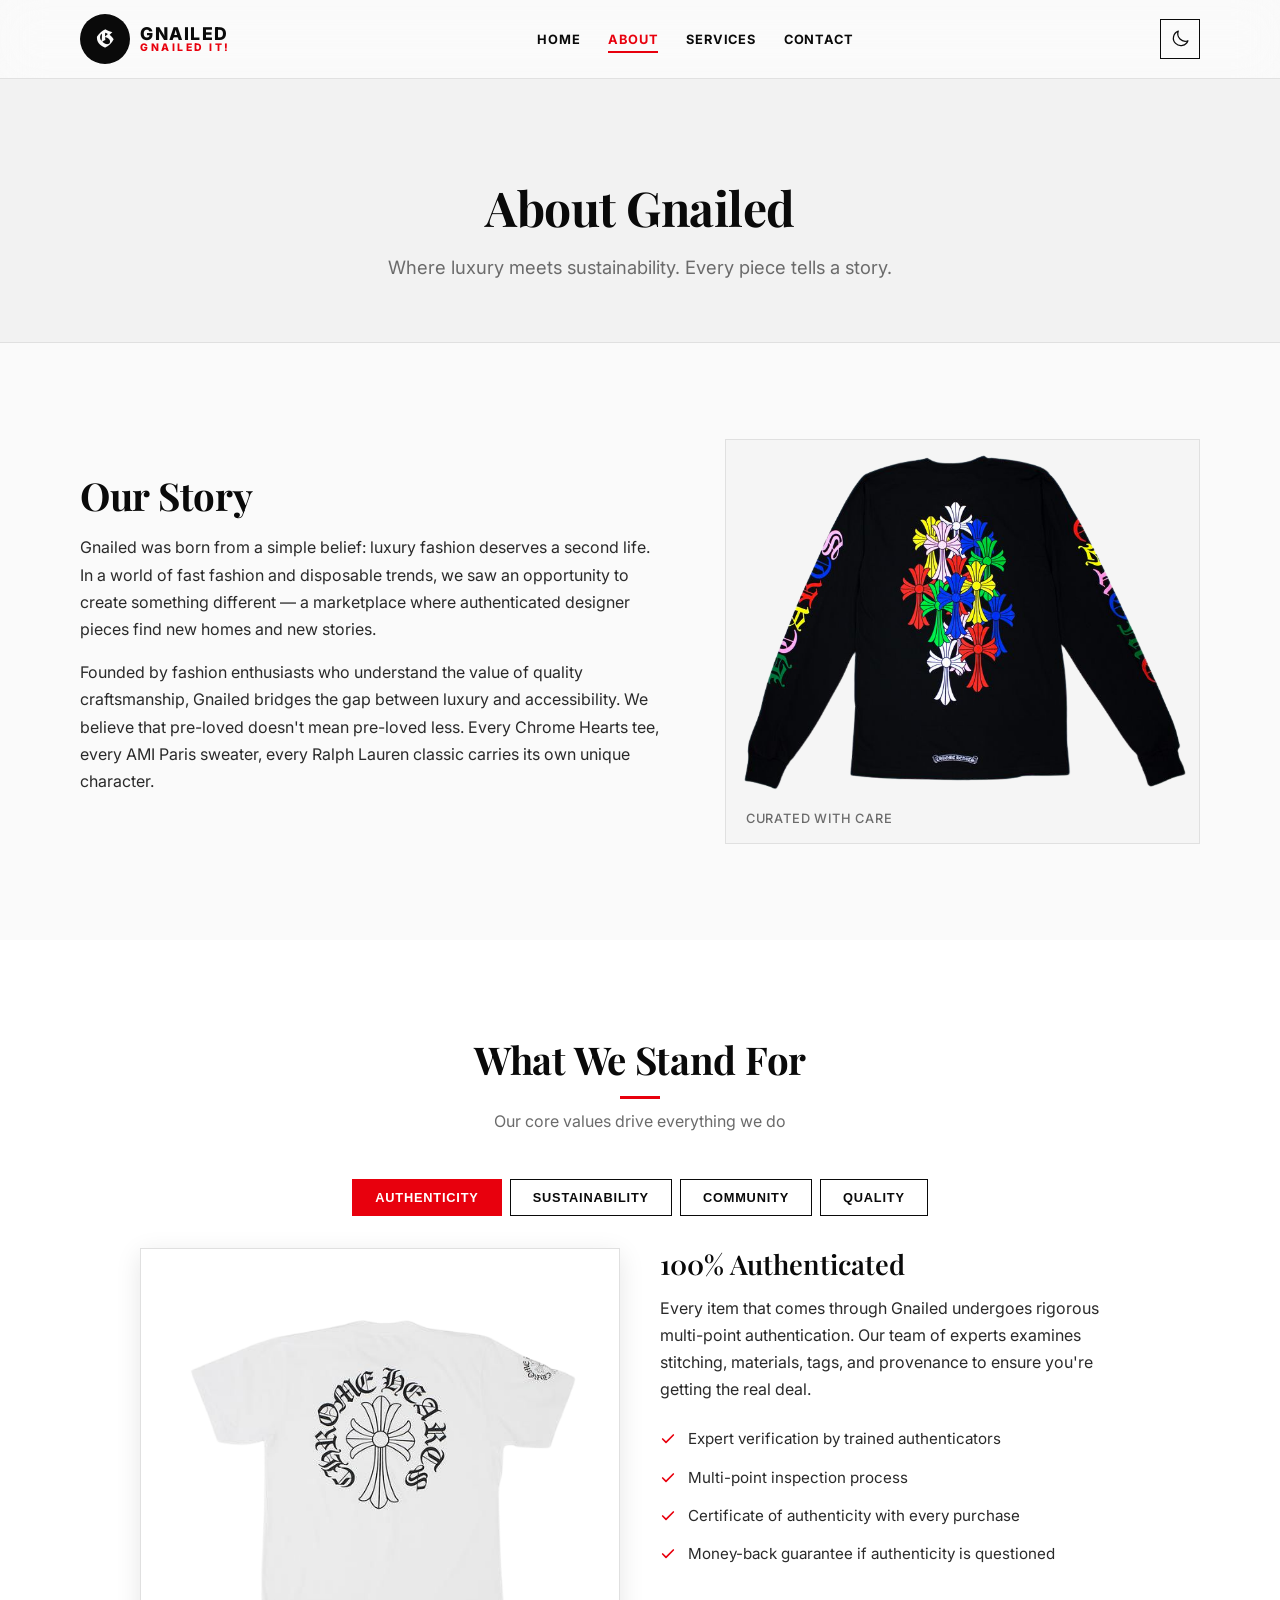
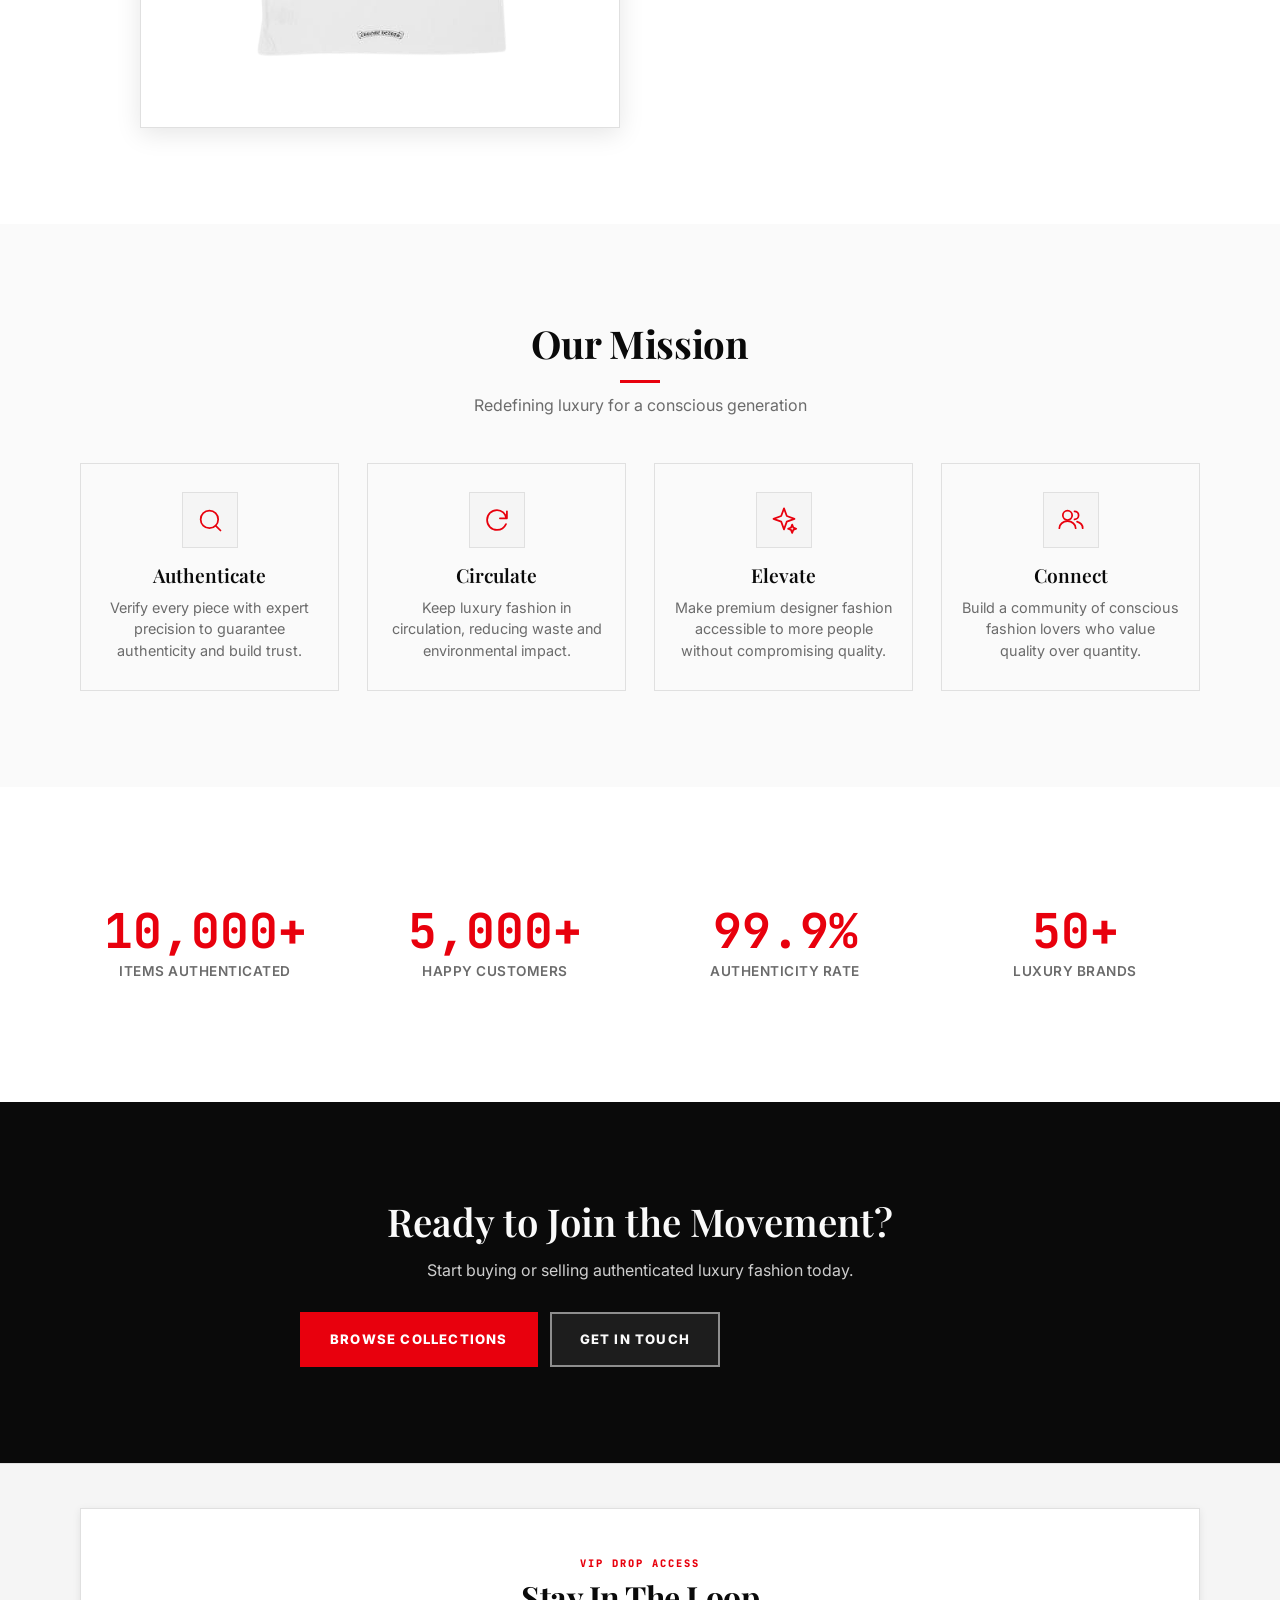
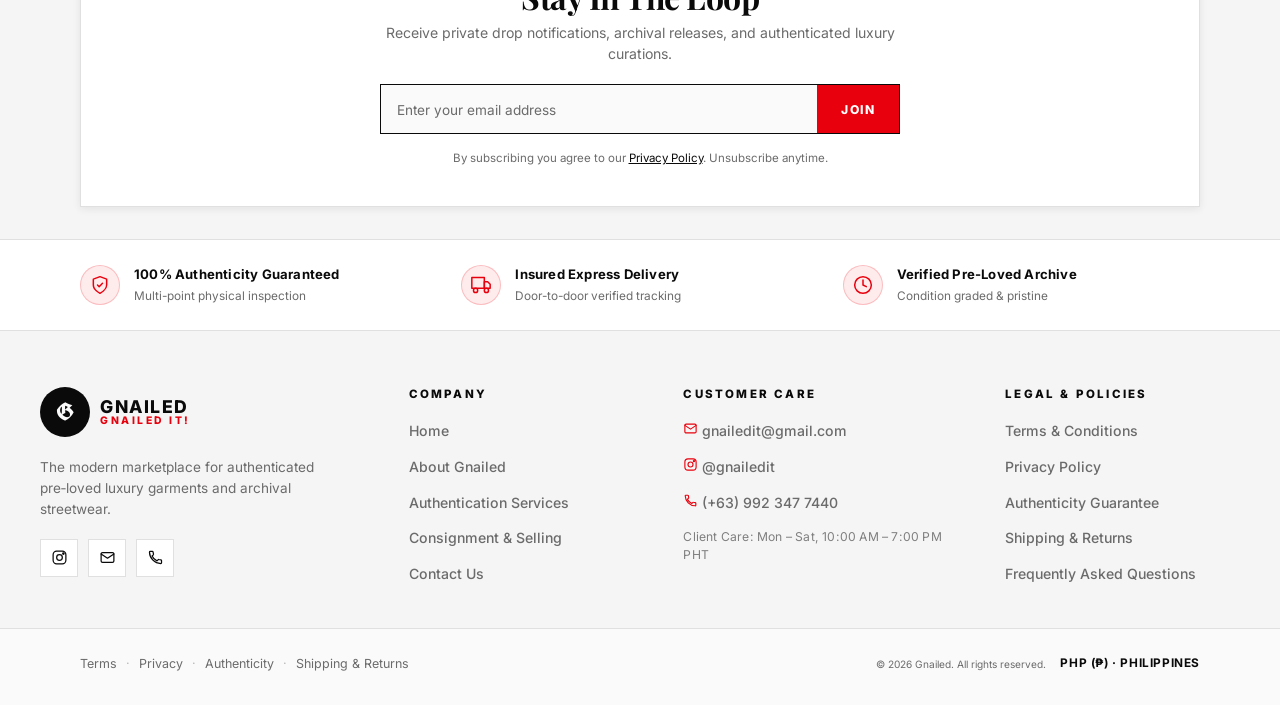
==== commit 01d88999: "optimized ui" ====
--- a/about.html
+++ b/about.html
@@ -7,7 +7,7 @@
   <title>About — Gnailed</title>
   <link rel="preconnect" href="https://fonts.googleapis.com">
   <link rel="preconnect" href="https://fonts.gstatic.com" crossorigin>
-  <link href="https://fonts.googleapis.com/css2?family=Inter:wght@300;400;500;600;700&family=Playfair+Display:wght@500;700&family=UnifrakturCook:wght@700&display=swap" rel="stylesheet">
+  <link href="https://fonts.googleapis.com/css2?family=Inter:wght@300;400;500;600;700&family=JetBrains+Mono:wght@400;600;700&family=Playfair+Display:wght@500;700&family=UnifrakturCook:wght@700&display=swap" rel="stylesheet">
   <link rel="stylesheet" href="style.css?v=2.3">
   <link rel="icon" type="image/svg+xml" href="favicon.svg">
   <link rel="icon" type="image/png" sizes="32x32" href="favicon.png">
--- a/style.css
+++ b/style.css
@@ -7,7 +7,7 @@
 /* ============================================================
    IMPORTS & RESET
    ============================================================ */
-@import url('https://fonts.googleapis.com/css2?family=Inter:ital,opsz,wght@0,14..32,300;0,14..32,400;0,14..32,500;0,14..32,600;0,14..32,700;0,14..32,800;1,14..32,400&family=Playfair+Display:wght@500;600;700&family=UnifrakturCook:wght@700&display=swap');
+@import url('https://fonts.googleapis.com/css2?family=Inter:ital,opsz,wght@0,14..32,300;0,14..32,400;0,14..32,500;0,14..32,600;0,14..32,700;0,14..32,800;1,14..32,400&family=JetBrains+Mono:wght@400;600;700&family=Playfair+Display:wght@500;600;700&family=UnifrakturCook:wght@700&display=swap');
 
 *, *::before, *::after { box-sizing: border-box; }
 html {
@@ -55,6 +55,7 @@
   --gothic-accent: #2a2a2a;
   --header-bg: rgba(250, 250, 250, 0.80);
   --radius: 0px;               /* Brutalist — no border radius by default */
+  --font-mono: 'JetBrains Mono', ui-monospace, SFMono-Regular, Menlo, monospace;
   --transition: all 0.3s cubic-bezier(0.4, 0, 0.2, 1);
 }
 
@@ -1004,10 +1005,13 @@
   pointer-events: none;
 }
 
-/* Product hover overlay: detail zoom box (left) + Buy Now button (right) */
+/* Product hover overlay: detail zoom box (left) + Quick View / Buy button (right) positioned cleanly over image */
 .tile-overlay {
   position: absolute;
-  inset: 0;
+  top: 0;
+  left: 0;
+  right: 0;
+  aspect-ratio: 4 / 5;
   pointer-events: none;
   opacity: 0;
   transition: opacity 0.28s cubic-bezier(0.4, 0, 0.2, 1);
@@ -1125,35 +1129,69 @@
 }
 
 .tile-meta {
-  padding: 10px 12px 12px;
-  transition: opacity 0.25s ease;
-}
+  border-top: 1.5px solid var(--border);
+  background: var(--surface);
+  padding: 12px 14px;
+  display: flex;
+  flex-direction: column;
+  gap: 6px;
+  z-index: 6;
+  opacity: 1 !important;
+  transition: background 0.2s ease;
+}
+
 @media (hover: hover) and (pointer: fine) {
   .tile:hover .tile-meta {
-    opacity: 0;
+    opacity: 1 !important;
   }
 }
 .tile.is-active .tile-meta {
-  opacity: 0;
-}
+  opacity: 1 !important;
+}
+
+.tile-meta-row {
+  display: flex;
+  align-items: baseline;
+  justify-content: space-between;
+  gap: 8px;
+}
+
 .tile-meta figcaption {
-  font-size: 0.78rem;
-  font-weight: 600;
+  font-size: 0.8rem;
+  font-weight: 700;
   text-transform: uppercase;
   letter-spacing: 0.5px;
   color: var(--ink);
-  margin-bottom: 2px;
-}
+  margin: 0;
+}
+
 .tile-price {
-  font-size: 0.85rem;
+  font-size: 0.88rem;
   font-weight: 700;
   color: var(--accent);
+  font-family: var(--font-mono);
+}
+
+.tile-specs {
+  display: flex;
+  align-items: center;
+  gap: 6px;
+  font-size: 0.68rem;
+  color: var(--muted);
+  letter-spacing: 0.5px;
+  font-family: var(--font-mono);
+}
+
+.tile-serial {
+  margin-left: auto;
+  color: var(--ink);
+  font-weight: 600;
 }
 
 @media (min-width: 480px) {
   .tile-meta { padding: 12px 16px 14px; }
-  .tile-meta figcaption { font-size: 0.82rem; }
-  .tile-price { font-size: 0.9rem; }
+  .tile-meta figcaption { font-size: 0.84rem; }
+  .tile-price { font-size: 0.92rem; }
 }
 
 /* ============================================================
@@ -2240,22 +2278,82 @@
 .faq-grid {
   display: grid;
   grid-template-columns: 1fr;
-  gap: 20px;
-  margin-top: 40px;
+  gap: 16px;
+  margin-top: 36px;
 }
 @media (min-width: 768px) {
-  .faq-grid { grid-template-columns: repeat(2, 1fr); gap: 28px; }
+  .faq-grid {
+    grid-template-columns: repeat(2, 1fr);
+    gap: 20px;
+    align-items: start;
+  }
 }
 
 .faq-item {
-  padding: 26px;
+  padding: 22px 24px;
   background: var(--bg);
   border: 1.5px solid var(--border);
-  transition: var(--transition);
-}
-.faq-item:hover { border-color: var(--accent); box-shadow: var(--shadow); }
-.faq-item h3 { font-family: 'Playfair Display', Georgia, serif; font-size: 1.1rem; margin-bottom: 10px; }
-.faq-item p { color: var(--muted); line-height: 1.6; margin: 0; font-size: 0.92rem; }
+  transition: border-color 0.25s ease, box-shadow 0.25s ease;
+  overflow: hidden;
+  cursor: pointer;
+  user-select: none;
+}
+
+.faq-item:hover,
+.faq-item.is-open {
+  border-color: var(--accent);
+  box-shadow: var(--shadow-sm);
+}
+
+.faq-item h3 {
+  font-family: 'Playfair Display', Georgia, serif;
+  font-size: 1.05rem;
+  margin: 0;
+  color: var(--ink);
+  font-weight: 600;
+  line-height: 1.35;
+  display: flex;
+  align-items: center;
+  justify-content: space-between;
+  gap: 12px;
+  transition: color 0.2s ease;
+}
+
+.faq-item:hover h3,
+.faq-item.is-open h3 {
+  color: var(--accent);
+}
+
+.faq-item h3::after {
+  content: '+';
+  font-family: var(--font-mono);
+  font-size: 1.2rem;
+  font-weight: 700;
+  color: var(--accent);
+  transition: transform 0.25s ease;
+}
+
+.faq-item.is-open h3::after {
+  content: '−';
+  transform: rotate(180deg);
+}
+
+.faq-item p {
+  color: var(--muted);
+  line-height: 1.6;
+  margin: 0;
+  font-size: 0.92rem;
+  max-height: 0;
+  overflow: hidden;
+  opacity: 0;
+  transition: max-height 0.3s ease, opacity 0.25s ease, margin-top 0.25s ease;
+}
+
+.faq-item.is-open p {
+  max-height: 260px;
+  opacity: 1;
+  margin-top: 12px;
+}
 
 /* ============================================================
    MAP
@@ -2397,3 +2495,399 @@
 body.dark-mode .primary-nav { border-color: var(--border); }
 body.dark-mode .scroll-top-btn { border: 1px solid rgba(255, 255, 255, 0.18); }
 
+/* ============================================================
+   2026 UI MODERNIZATION: ARCHIVAL MONOSPACE, MARQUEE & DRAWER
+   ============================================================ */
+
+/* 1. Monospace Archival Spec Styling */
+.tile-price,
+.gallery-item .price,
+.tile-badge,
+.newsletter-badge,
+.stat-number,
+.tile-specs,
+.qv-price,
+.qv-cert-badge,
+.quickview-close {
+  font-family: var(--font-mono);
+}
+
+/* 2. Infinite Brutalist Marquee Strip */
+.archive-marquee {
+  background: var(--ink);
+  color: var(--bg);
+  border-bottom: 1.5px solid var(--border);
+  overflow: hidden;
+  padding: 12px 0;
+  user-select: none;
+}
+
+body.dark-mode .archive-marquee {
+  background: #111111;
+  color: #f5f5f5;
+  border-top: 1px solid var(--border);
+}
+
+.marquee-track {
+  display: flex;
+  width: max-content;
+  animation: marqueeScroll 28s linear infinite;
+}
+
+.archive-marquee:hover .marquee-track {
+  animation-play-state: paused;
+}
+
+@media (prefers-reduced-motion: reduce) {
+  .marquee-track {
+    animation: none;
+  }
+}
+
+.marquee-group {
+  display: flex;
+  align-items: center;
+  gap: 28px;
+  padding-right: 28px;
+  font-family: var(--font-mono);
+  font-size: 0.74rem;
+  font-weight: 700;
+  letter-spacing: 2px;
+  text-transform: uppercase;
+}
+
+.marquee-group .dot {
+  color: var(--accent);
+}
+
+@keyframes marqueeScroll {
+  from { transform: translateX(0); }
+  to   { transform: translateX(-50%); }
+}
+
+/* 3. Shop Filter Toolbar & Search */
+.shop-toolbar {
+  display: flex;
+  flex-wrap: wrap;
+  align-items: center;
+  justify-content: space-between;
+  gap: 16px;
+  margin-bottom: 28px;
+  padding-bottom: 20px;
+  border-bottom: 1.5px solid var(--border);
+}
+
+.filter-pills {
+  display: flex;
+  flex-wrap: wrap;
+  gap: 8px;
+}
+
+.filter-pill {
+  padding: 9px 16px;
+  background: var(--surface);
+  border: 1.5px solid var(--border);
+  color: var(--ink);
+  font-family: var(--font-mono);
+  font-size: 0.74rem;
+  font-weight: 700;
+  text-transform: uppercase;
+  letter-spacing: 0.8px;
+  cursor: pointer;
+  transition: var(--transition);
+}
+
+.filter-pill:hover {
+  border-color: var(--ink);
+}
+
+.filter-pill.active {
+  background: var(--accent);
+  border-color: var(--accent);
+  color: #ffffff;
+}
+
+.shop-search-wrapper {
+  flex: 1 1 240px;
+  max-width: 320px;
+}
+
+.shop-search-input {
+  width: 100%;
+  height: 40px;
+  padding: 0 14px;
+  background: var(--surface);
+  border: 1.5px solid var(--border);
+  color: var(--ink);
+  font-family: var(--font-mono);
+  font-size: 0.78rem;
+  outline: none;
+  transition: border-color 0.2s ease;
+}
+
+.shop-search-input:focus {
+  border-color: var(--accent);
+}
+
+/* 4. Upgraded Product Tile Footer (Keep Meta Visible on Hover) */
+.tile .tile-img-link {
+  width: 100%;
+  height: 100%;
+  display: flex;
+  align-items: center;
+  justify-content: center;
+}
+
+.tile .tile-img-link > img {
+  width: 100%;
+  height: 100%;
+  object-fit: contain;
+  transition: transform 0.55s cubic-bezier(0.4, 0, 0.2, 1);
+}
+
+@media (hover: hover) and (pointer: fine) {
+  .tile:hover .tile-img-link > img { transform: scale(1.06); }
+  .tile:hover .tile-meta { opacity: 1 !important; }
+}
+
+.tile.is-active .tile-meta {
+  opacity: 1 !important;
+}
+
+.tile.is-hidden,
+.gallery-item.is-hidden {
+  display: none !important;
+}
+
+/* 5. Slide-Over Quick-View Drawer */
+.quickview-backdrop {
+  position: fixed;
+  inset: 0;
+  background: rgba(0, 0, 0, 0.65);
+  backdrop-filter: blur(4px);
+  opacity: 0;
+  pointer-events: none;
+  transition: opacity 0.3s ease;
+  z-index: 990;
+}
+
+.quickview-backdrop.is-open {
+  opacity: 1;
+  pointer-events: auto;
+}
+
+.quickview-drawer {
+  position: fixed;
+  top: 0;
+  right: 0;
+  bottom: 0;
+  width: min(100vw, 460px);
+  background: var(--surface);
+  border-left: 1.5px solid var(--border);
+  transform: translateX(100%);
+  transition: transform 0.35s cubic-bezier(0.4, 0, 0.2, 1);
+  z-index: 995;
+  display: flex;
+  flex-direction: column;
+  overflow-y: auto;
+}
+
+.quickview-drawer.is-open {
+  transform: translateX(0);
+}
+
+.quickview-header {
+  display: flex;
+  align-items: center;
+  justify-content: space-between;
+  padding: 16px 20px;
+  border-bottom: 1.5px solid var(--border);
+}
+
+.qv-cert-badge {
+  display: inline-flex;
+  align-items: center;
+  gap: 6px;
+  font-size: 0.72rem;
+  font-weight: 700;
+  color: var(--accent);
+  background: rgba(232, 0, 13, 0.08);
+  border: 1px solid rgba(232, 0, 13, 0.25);
+  padding: 4px 10px;
+}
+
+.quickview-close {
+  background: transparent;
+  border: 1.5px solid var(--border);
+  color: var(--ink);
+  padding: 6px 12px;
+  font-size: 0.72rem;
+  font-weight: 700;
+  cursor: pointer;
+  transition: var(--transition);
+}
+
+.quickview-close:hover {
+  background: var(--ink);
+  color: var(--bg);
+}
+
+.quickview-body {
+  padding: 24px 20px;
+  display: flex;
+  flex-direction: column;
+  gap: 20px;
+}
+
+.quickview-media {
+  aspect-ratio: 4 / 4;
+  background: var(--surface-alt);
+  border: 1.5px solid var(--border);
+  display: flex;
+  align-items: center;
+  justify-content: center;
+  padding: 20px;
+}
+
+.quickview-media img {
+  max-height: 100%;
+  object-fit: contain;
+}
+
+.qv-brand {
+  font-family: var(--font-mono);
+  font-size: 0.72rem;
+  font-weight: 700;
+  letter-spacing: 1.5px;
+  color: var(--muted);
+  text-transform: uppercase;
+  margin-bottom: 4px;
+}
+
+.quickview-info h3 {
+  font-family: 'Playfair Display', Georgia, serif;
+  font-size: 1.5rem;
+  margin-bottom: 8px;
+}
+
+.qv-price {
+  font-size: 1.25rem;
+  font-weight: 700;
+  color: var(--accent);
+  margin-bottom: 16px;
+}
+
+.qv-specs-grid {
+  display: grid;
+  grid-template-columns: repeat(3, 1fr);
+  gap: 10px;
+  margin-bottom: 18px;
+}
+
+.qv-spec-box {
+  padding: 10px;
+  background: var(--surface-alt);
+  border: 1px solid var(--border);
+  display: flex;
+  flex-direction: column;
+  gap: 2px;
+}
+
+.qv-spec-label {
+  font-size: 0.68rem;
+  text-transform: uppercase;
+  color: var(--muted);
+  letter-spacing: 0.6px;
+}
+
+.qv-spec-box strong {
+  font-family: var(--font-mono);
+  font-size: 0.78rem;
+  color: var(--ink);
+}
+
+.qv-desc {
+  font-size: 0.88rem;
+  color: var(--muted);
+  line-height: 1.6;
+  margin-bottom: 20px;
+}
+
+.qv-actions .button {
+  width: 100%;
+  text-align: center;
+}
+
+/* 6. Featured Gallery Card Alignment (services.html) */
+.gallery-item {
+  display: flex;
+  flex-direction: column;
+  background: var(--surface);
+}
+
+.gallery-item figcaption {
+  border-top: 1.5px solid var(--border);
+  display: flex;
+  flex-direction: column;
+  flex: 1;
+  gap: 6px;
+}
+
+.gallery-item h4 {
+  margin: 2px 0;
+  line-height: 1.35;
+}
+
+.gallery-item .price {
+  font-size: 1.05rem;
+  margin-top: auto;
+  margin-bottom: 8px;
+}
+
+.gallery-item.is-hidden {
+  display: none !important;
+}
+
+/* 7. Interactive FAQ Accordions (contact.html) */
+.faq-item {
+  cursor: pointer;
+  user-select: none;
+}
+
+.faq-item h3 {
+  display: flex;
+  align-items: center;
+  justify-content: space-between;
+  gap: 12px;
+  margin-bottom: 0;
+}
+
+.faq-item h3::after {
+  content: '+';
+  font-family: var(--font-mono);
+  font-size: 1.2rem;
+  font-weight: 700;
+  color: var(--accent);
+  transition: transform 0.25s ease;
+}
+
+.faq-item.is-open h3::after {
+  content: '−';
+  transform: rotate(180deg);
+}
+
+.faq-item p {
+  max-height: 0;
+  overflow: hidden;
+  opacity: 0;
+  transition: max-height 0.3s ease, opacity 0.25s ease, margin-top 0.25s ease;
+}
+
+.faq-item.is-open p {
+  max-height: 260px;
+  opacity: 1;
+  margin-top: 12px;
+}
+
+
+
